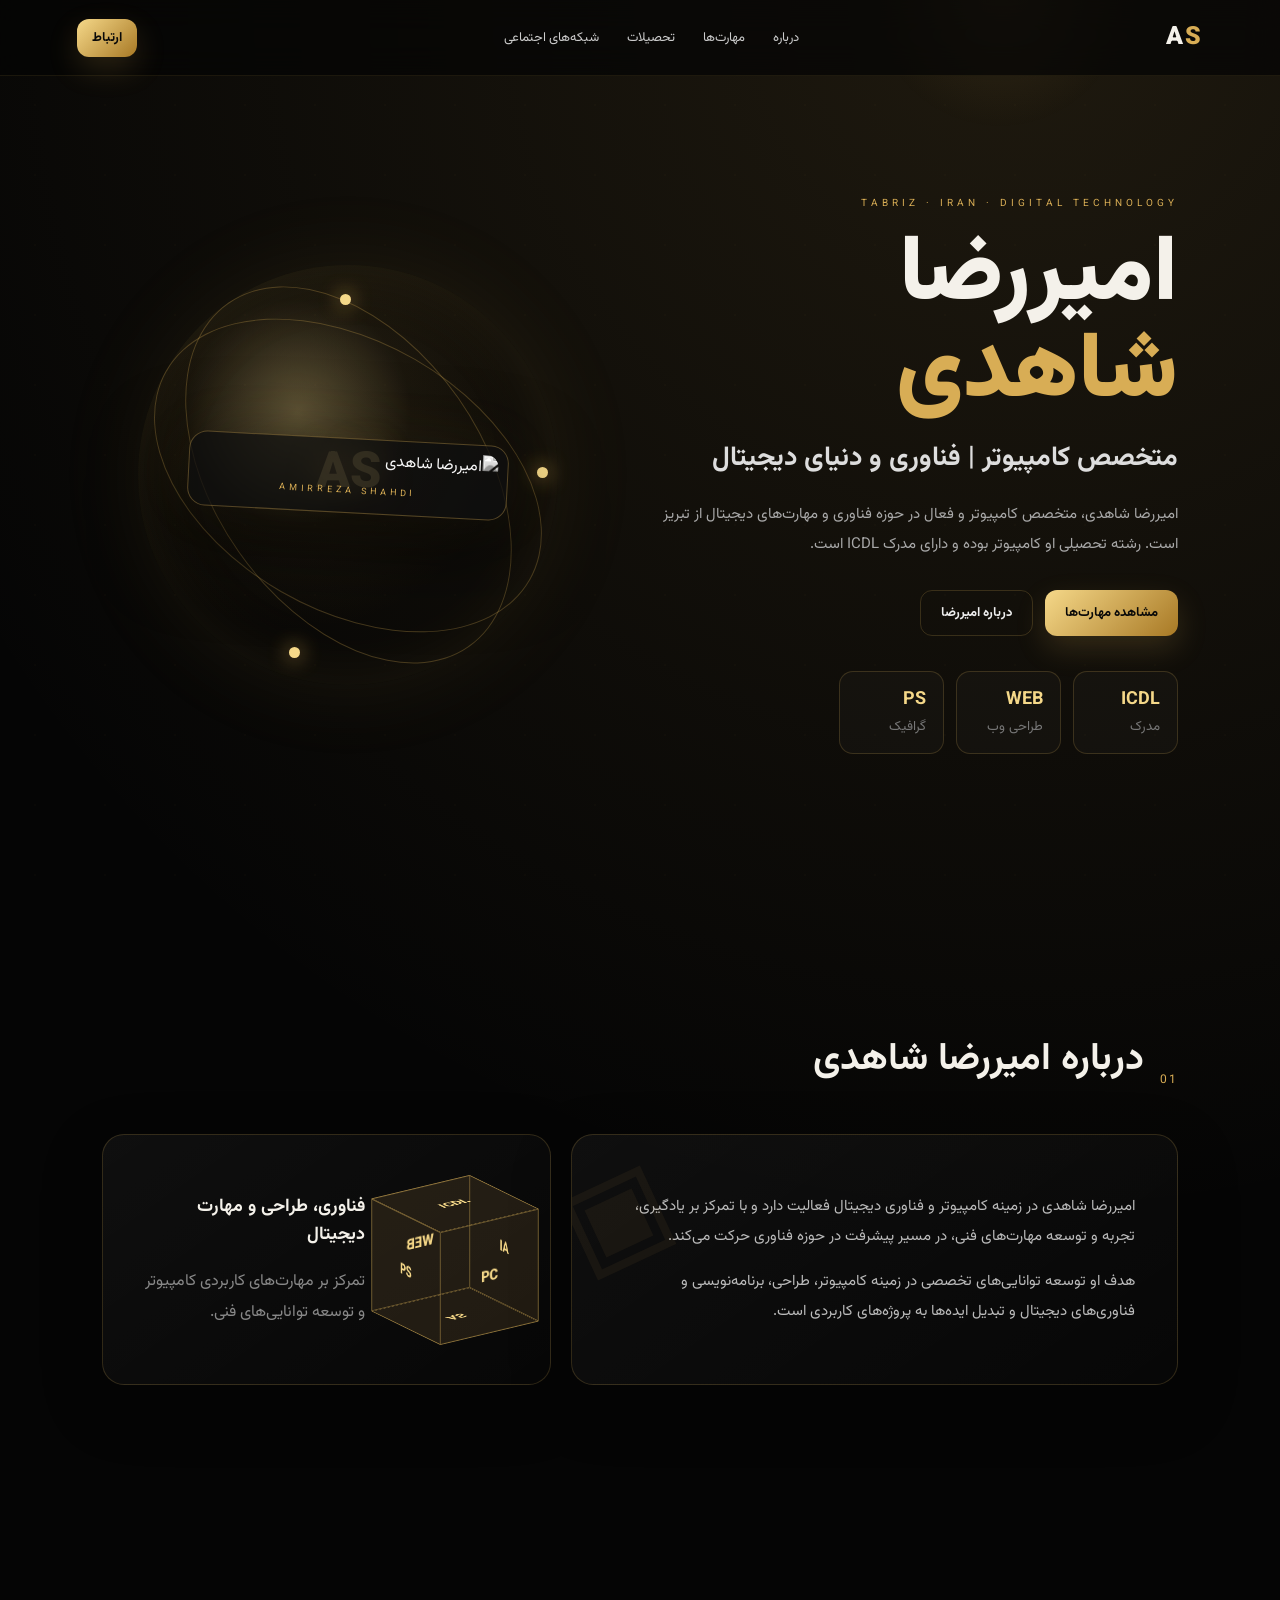
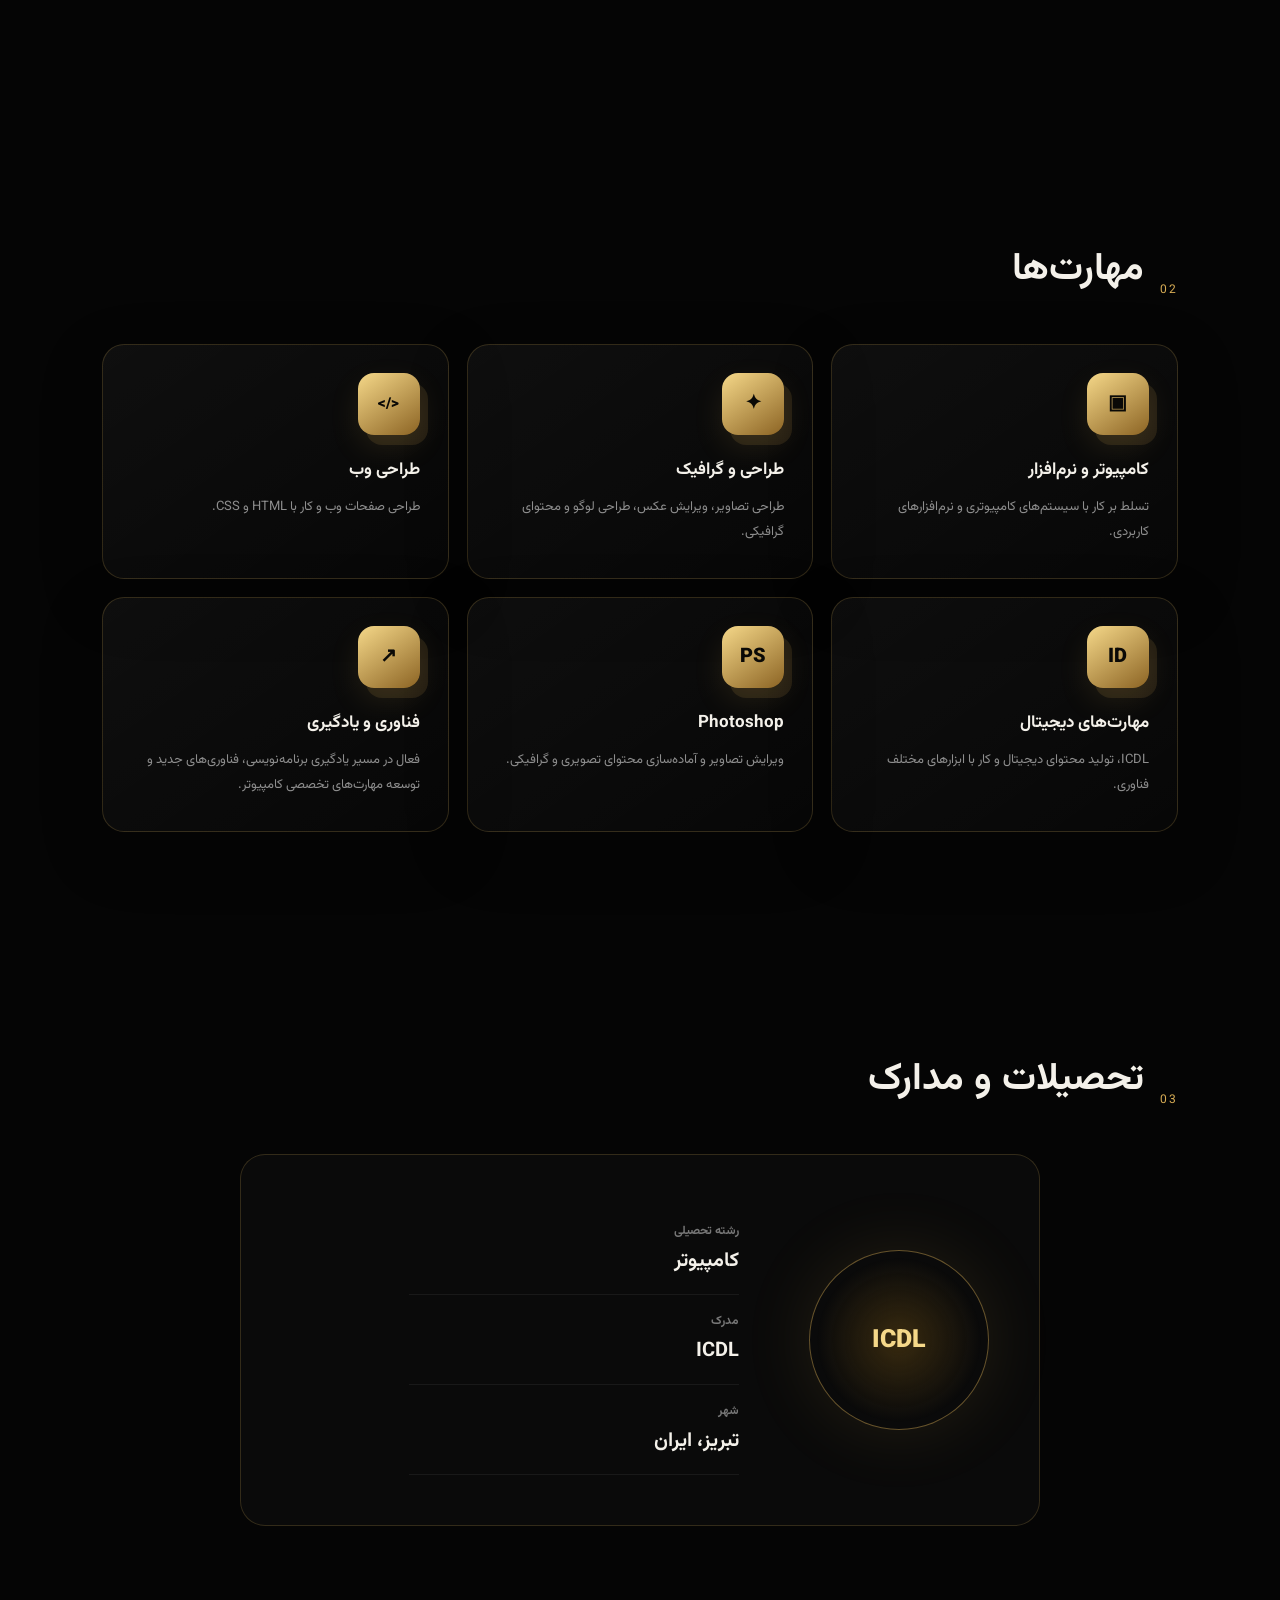
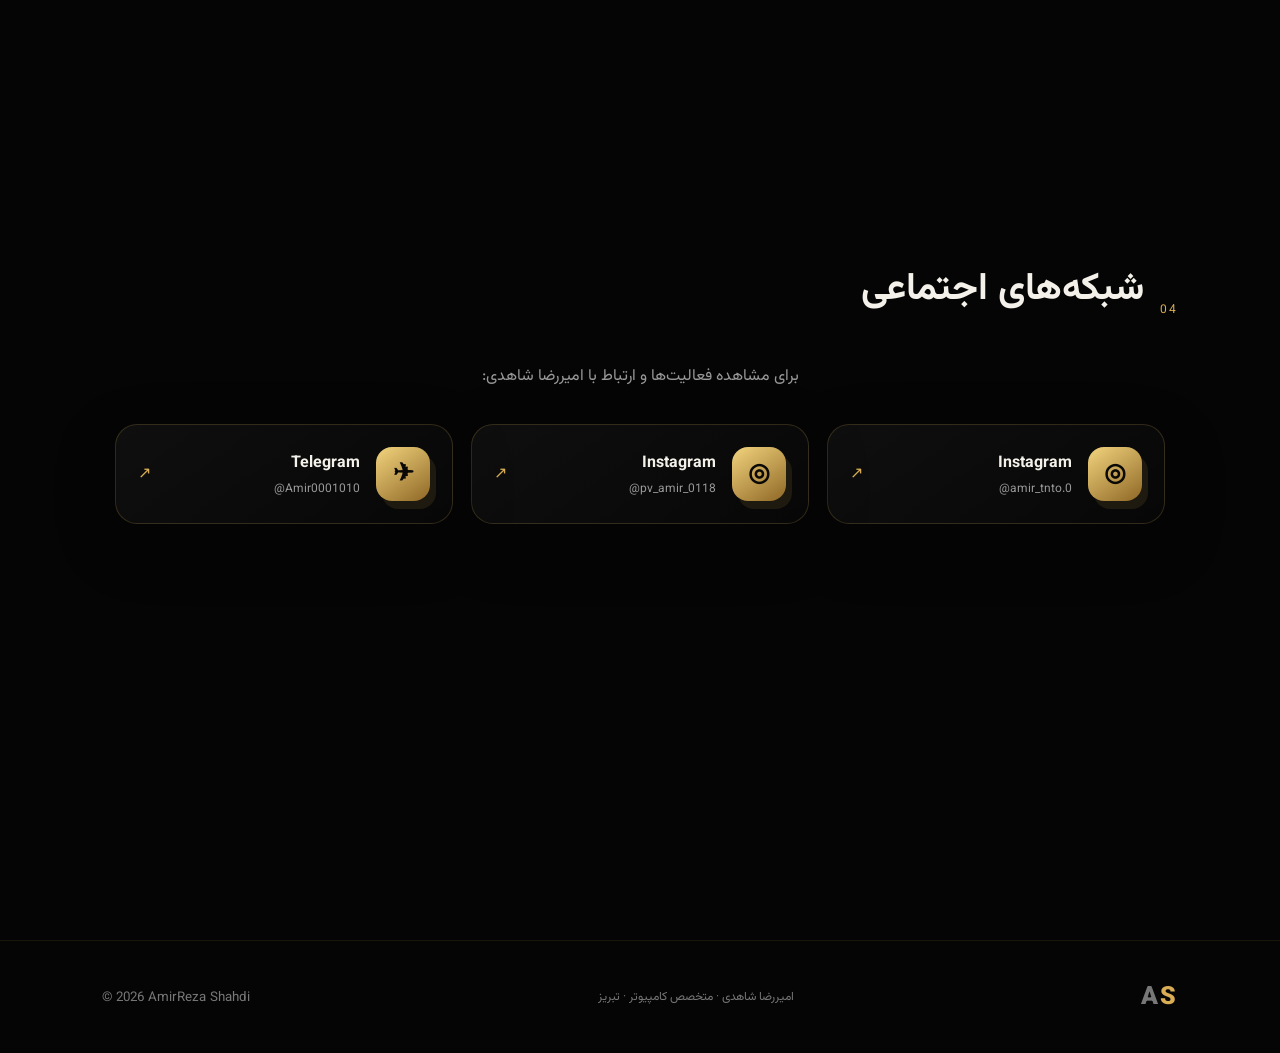
==== index.html @ e5831b9e "Update index.html" ====
<!DOCTYPE html>
<html lang="fa" dir="rtl">
<head>
  <meta charset="UTF-8">
  <meta name="viewport" content="width=device-width, initial-scale=1.0">
  <meta name="description" content="امیررضا شاهدی، متخصص کامپیوتر از تبریز؛ مهارت‌های دیجیتال، ICDL، طراحی وب، گرافیک و فناوری.">
  <meta name="theme-color" content="#050505">
  <title>امیررضا شاهدی | متخصص کامپیوتر</title>
  <link rel="stylesheet" href="style.css">
</head>
<body>
  <div class="cursor-glow"></div>
  <div class="particles"></div>

  <header class="nav">
    <a class="brand" href="#home">A<span>S</span></a>
    <nav>
      <a href="#about">درباره</a>
      <a href="#skills">مهارت‌ها</a>
      <a href="#education">تحصیلات</a>
      <a href="#social">شبکه‌های اجتماعی</a>
    </nav>
    <a class="gold-btn small" href="#social">ارتباط</a>
  </header>

  <main>
    <section id="home" class="hero section">
      <div class="hero-copy reveal">
        <div class="eyebrow">TABRIZ · IRAN · DIGITAL TECHNOLOGY</div>
        <h1>امیررضا <span>شاهدی</span></h1>
        <h2>متخصص کامپیوتر | فناوری و دنیای دیجیتال</h2>
        <p>
          امیررضا شاهدی، متخصص کامپیوتر و فعال در حوزه فناوری و مهارت‌های دیجیتال از تبریز است.
          رشته تحصیلی او کامپیوتر بوده و دارای مدرک ICDL است.
        </p>
        <div class="hero-actions">
          <a class="gold-btn" href="#skills">مشاهده مهارت‌ها</a>
          <a class="ghost-btn" href="#about">درباره امیررضا</a>
        </div>
        <div class="stats">
          <div><strong>ICDL</strong><small>مدرک</small></div>
          <div><strong>WEB</strong><small>طراحی وب</small></div>
          <div><strong>PS</strong><small>گرافیک</small></div>
        </div>
      </div>

      <div class="hero-visual reveal">
        <div class="orb orb-main">
          <div class="orb-ring ring1"></div>
          <div class="orb-ring ring2"></div>
          <div class="orb-core">AS</div>
          <div class="orbit-dot dot1"></div>
          <div class="orbit-dot dot2"></div>
          <div class="orbit-dot dot3"></div>
        </div>
        <div class="photo-card">
        <img src="assets/profile.png" alt="امیررضا شاهدی"> 
 <div class="photo-label">AMIRREZA SHAHDI</div>
        </div>
      </div>
      <style>
.photo-card img {
  display: block !important;
  width: 100% !important;
  height: auto !important;
  opacity: 1 !important;
  visibility: visible !important;
  object-fit: cover !important;
}
</style>
    </section>
    <section id="about" class="section about">
      <div class="section-heading reveal">
        <span>01</span>
        <h2>درباره امیررضا شاهدی</h2>
      </div>
      <div class="about-grid">
        <div class="glass-card about-text reveal">
          <div class="mini-3d"><span>◈</span></div>
          <p>
            امیررضا شاهدی در زمینه کامپیوتر و فناوری دیجیتال فعالیت دارد و با تمرکز بر
            یادگیری، تجربه و توسعه مهارت‌های فنی، در مسیر پیشرفت در حوزه فناوری حرکت می‌کند.
          </p>
          <p>
            هدف او توسعه توانایی‌های تخصصی در زمینه کامپیوتر، طراحی، برنامه‌نویسی و فناوری‌های
            دیجیتال و تبدیل ایده‌ها به پروژه‌های کاربردی است.
          </p>
        </div>
        <div class="glass-card fact-card reveal">
          <div class="cube">
            <div class="face front">PC</div><div class="face back">WEB</div>
            <div class="face right">AI</div><div class="face left">PS</div>
            <div class="face top">ICDL</div><div class="face bottom">AS</div>
          </div>
          <div>
            <h3>فناوری، طراحی و مهارت دیجیتال</h3>
            <p>تمرکز بر مهارت‌های کاربردی کامپیوتر و توسعه توانایی‌های فنی.</p>
          </div>
        </div>
      </div>
    </section>

    <section id="skills" class="section">
      <div class="section-heading reveal">
        <span>02</span>
        <h2>مهارت‌ها</h2>
      </div>
      <div class="skills-grid">
        <article class="skill-card reveal"><div class="icon3d monitor">▣</div><h3>کامپیوتر و نرم‌افزار</h3><p>تسلط بر کار با سیستم‌های کامپیوتری و نرم‌افزارهای کاربردی.</p></article>
        <article class="skill-card reveal"><div class="icon3d">✦</div><h3>طراحی و گرافیک</h3><p>طراحی تصاویر، ویرایش عکس، طراحی لوگو و محتوای گرافیکی.</p></article>
        <article class="skill-card reveal"><div class="icon3d code">&lt;/&gt;</div><h3>طراحی وب</h3><p>طراحی صفحات وب و کار با HTML و CSS.</p></article>
        <article class="skill-card reveal"><div class="icon3d">ID</div><h3>مهارت‌های دیجیتال</h3><p>ICDL، تولید محتوای دیجیتال و کار با ابزارهای مختلف فناوری.</p></article>
        <article class="skill-card reveal"><div class="icon3d">PS</div><h3>Photoshop</h3><p>ویرایش تصاویر و آماده‌سازی محتوای تصویری و گرافیکی.</p></article>
        <article class="skill-card reveal"><div class="icon3d rocket">↗</div><h3>فناوری و یادگیری</h3><p>فعال در مسیر یادگیری برنامه‌نویسی، فناوری‌های جدید و توسعه مهارت‌های تخصصی کامپیوتر.</p></article>
      </div>
    </section>

    <section id="education" class="section education">
      <div class="section-heading reveal">
        <span>03</span>
        <h2>تحصیلات و مدارک</h2>
      </div>
      <div class="edu-wrap reveal">
        <div class="edu-orb"><span>ICDL</span></div>
        <div>
          <div class="edu-item"><b>رشته تحصیلی</b><strong>کامپیوتر</strong></div>
          <div class="edu-item"><b>مدرک</b><strong>ICDL</strong></div>
          <div class="edu-item"><b>شهر</b><strong>تبریز، ایران</strong></div>
        </div>
      </div>
    </section>

    <section id="social" class="section social">
      <div class="section-heading reveal">
        <span>04</span>
        <h2>شبکه‌های اجتماعی</h2>
      </div>
      <p class="social-intro reveal">برای مشاهده فعالیت‌ها و ارتباط با امیررضا شاهدی:</p>
      <div class="social-grid">
        <a class="social-card reveal" href="https://instagram.com/amir_tnto.0" target="_blank" rel="noopener">
          <div class="social-icon">◎</div><div><b>Instagram</b><span>@amir_tnto.0</span></div><i>↗</i>
        </a>
        <a class="social-card reveal" href="https://instagram.com/pv_amir_0118" target="_blank" rel="noopener">
          <div class="social-icon">◎</div><div><b>Instagram</b><span>@pv_amir_0118</span></div><i>↗</i>
        </a>
        <a class="social-card reveal" href="https://t.me/Amir0001010" target="_blank" rel="noopener">
          <div class="social-icon">✈</div><div><b>Telegram</b><span>@Amir0001010</span></div><i>↗</i>
        </a>
      </div>
    </section>
  </main>

  <footer>
    <div class="brand">A<span>S</span></div>
    <p>امیررضا شاهدی · متخصص کامپیوتر · تبریز</p>
    <small>© <span id="year"></span> AmirReza Shahdi</small>
  </footer>

  <script src="script.js"></script>
</body>
</html>
---- style.css ----
@import url('https://fonts.googleapis.com/css2?family=Vazirmatn:wght@400;500;600;700;800;900&display=swap');
:root{--bg:#050505;--panel:#0d0d0d;--gold:#d8ad55;--gold2:#f5d889;--muted:#a8a8a8;--line:rgba(216,173,85,.2)}
*{box-sizing:border-box}html{scroll-behavior:smooth}body{margin:0;background:radial-gradient(circle at 80% 0%,rgba(216,173,85,.12),transparent 28%),#050505;color:#f4f1ea;font-family:Vazirmatn,Arial,sans-serif;overflow-x:hidden}a{color:inherit;text-decoration:none}.nav{position:fixed;z-index:20;top:0;left:0;right:0;height:76px;display:flex;align-items:center;justify-content:space-between;padding:0 6%;background:rgba(5,5,5,.72);backdrop-filter:blur(16px);border-bottom:1px solid rgba(216,173,85,.1)}.brand{font-size:25px;font-weight:900;letter-spacing:2px}.brand span,h1 span{color:var(--gold)}nav{display:flex;gap:28px}nav a{font-size:13px;color:#ccc;transition:.25s}nav a:hover{color:var(--gold)}.gold-btn,.ghost-btn{display:inline-flex;align-items:center;justify-content:center;padding:12px 20px;border-radius:12px;font-weight:700;font-size:13px;transition:.25s}.gold-btn{background:linear-gradient(135deg,var(--gold2),#a87925);color:#080808;box-shadow:0 12px 30px rgba(216,173,85,.18)}.gold-btn:hover{transform:translateY(-3px);box-shadow:0 16px 36px rgba(216,173,85,.3)}.ghost-btn{border:1px solid var(--line);color:#eee}.ghost-btn:hover{border-color:var(--gold);color:var(--gold)}.small{padding:9px 15px}.section{min-height:90vh;padding:130px 8% 80px;position:relative}.hero{min-height:100vh;display:grid;grid-template-columns:1.05fr .95fr;align-items:center;gap:40px;padding-top:130px}.eyebrow{font-size:10px;letter-spacing:4px;color:var(--gold);margin-bottom:18px}.hero h1{font-size:clamp(48px,8vw,92px);line-height:1.05;margin:0 0 15px;font-weight:900}.hero h2{font-size:clamp(18px,2.3vw,27px);margin:0 0 20px;color:#ddd}.hero p{max-width:650px;line-height:2;color:var(--muted);font-size:15px}.hero-actions{display:flex;gap:12px;margin-top:30px;flex-wrap:wrap}.stats{display:flex;gap:12px;margin-top:35px}.stats div{min-width:105px;padding:14px 17px;border:1px solid var(--line);border-radius:14px;background:rgba(255,255,255,.025)}.stats strong{display:block;color:var(--gold2);font-size:18px}.stats small{color:#777}.hero-visual{min-height:560px;position:relative;display:flex;align-items:center;justify-content:center}.photo-card{position:absolute;z-index:3;width:min(320px,65vw);padding:9px;border:1px solid rgba(216,173,85,.35);background:rgba(15,15,15,.75);box-shadow:0 30px 90px rgba(0,0,0,.65),0 0 60px rgba(216,173,85,.08);transform:rotate(3deg);border-radius:18px;overflow:hidden}.photo-card img{display:block;width:100%;border-radius:12px;filter:grayscale(1) contrast(1.05)}.photo-label{padding:11px 5px 5px;text-align:center;font-size:9px;letter-spacing:4px;color:var(--gold)}.orb{width:420px;height:420px;border-radius:50%;position:absolute;background:radial-gradient(circle at 38% 35%,rgba(245,216,137,.35),rgba(216,173,85,.06) 30%,transparent 60%);box-shadow:inset 0 0 70px rgba(216,173,85,.08),0 0 90px rgba(216,173,85,.08);animation:float 6s ease-in-out infinite}.orb-core{position:absolute;inset:0;display:grid;place-items:center;font-size:50px;font-weight:900;color:rgba(245,216,137,.5);text-shadow:0 0 30px rgba(216,173,85,.5)}.orb-ring{position:absolute;border:1px solid rgba(216,173,85,.28);border-radius:50%;inset:18% 0;transform:rotate(30deg)}.ring2{inset:0 18%;transform:rotate(-35deg)}.orbit-dot{position:absolute;width:11px;height:11px;border-radius:50%;background:var(--gold2);box-shadow:0 0 20px var(--gold);top:7%;left:48%}.dot2{top:48%;left:95%}.dot3{top:91%;left:36%}@keyframes float{50%{transform:translateY(-14px) rotate(3deg)}}.section-heading{display:flex;align-items:end;gap:16px;margin-bottom:45px}.section-heading span{font-size:12px;color:var(--gold);letter-spacing:2px}.section-heading h2{font-size:38px;margin:0}.about-grid{display:grid;grid-template-columns:1.15fr .85fr;gap:20px}.glass-card,.skill-card,.social-card{border:1px solid var(--line);background:linear-gradient(145deg,rgba(255,255,255,.045),rgba(255,255,255,.012));box-shadow:0 20px 60px rgba(0,0,0,.25);border-radius:22px}.about-text{padding:42px;position:relative;overflow:hidden}.about-text p{color:#bbb;line-height:2;font-size:15px}.mini-3d{position:absolute;left:-15px;top:-35px;font-size:160px;color:rgba(216,173,85,.06);transform:rotate(20deg)}.fact-card{display:flex;align-items:center;gap:30px;padding:35px}.fact-card h3{font-size:18px}.fact-card p{color:#888;line-height:1.9}.cube{width:120px;height:120px;position:relative;transform-style:preserve-3d;transform:rotateX(-20deg) rotateY(35deg);animation:cuberun 9s linear infinite;flex:none}.face{position:absolute;width:120px;height:120px;border:1px solid rgba(216,173,85,.45);background:rgba(216,173,85,.06);display:grid;place-items:center;color:var(--gold2);font-weight:800}.front{transform:translateZ(60px)}.back{transform:rotateY(180deg) translateZ(60px)}.right{transform:rotateY(90deg) translateZ(60px)}.left{transform:rotateY(-90deg) translateZ(60px)}.top{transform:rotateX(90deg) translateZ(60px)}.bottom{transform:rotateX(-90deg) translateZ(60px)}@keyframes cuberun{to{transform:rotateX(340deg) rotateY(395deg)}}.skills-grid{display:grid;grid-template-columns:repeat(3,1fr);gap:18px}.skill-card{padding:28px;min-height:235px;transition:.3s;transform-style:preserve-3d}.skill-card:hover,.social-card:hover{transform:translateY(-8px) rotateX(2deg);border-color:rgba(216,173,85,.55);box-shadow:0 25px 60px rgba(0,0,0,.4),0 0 35px rgba(216,173,85,.08)}.icon3d{width:62px;height:62px;border-radius:16px;display:grid;place-items:center;font-weight:900;font-size:20px;color:#0a0906;background:linear-gradient(145deg,var(--gold2),#8c6424);box-shadow:8px 10px 0 rgba(216,173,85,.12),0 12px 30px rgba(216,173,85,.12);margin-bottom:22px}.icon3d.code{font-size:15px}.skill-card h3{margin:0 0 12px;font-size:17px}.skill-card p{margin:0;color:#8e8e8e;line-height:1.9;font-size:13px}.edu-wrap{display:flex;align-items:center;gap:70px;max-width:800px;margin:auto;padding:50px;border:1px solid var(--line);border-radius:25px;background:rgba(255,255,255,.025)}.edu-orb{width:180px;height:180px;border-radius:50%;display:grid;place-items:center;border:1px solid rgba(216,173,85,.45);background:radial-gradient(circle,#392b10,transparent 65%);box-shadow:0 0 70px rgba(216,173,85,.12);color:var(--gold2);font-weight:900;font-size:25px}.edu-item{padding:17px 0;border-bottom:1px solid rgba(255,255,255,.06);min-width:330px}.edu-item b{display:block;color:#777;font-size:12px;margin-bottom:5px}.edu-item strong{font-size:20px}.social-intro{text-align:center;color:#999}.social-grid{display:grid;grid-template-columns:repeat(3,1fr);gap:18px;max-width:1050px;margin:35px auto}.social-card{display:flex;align-items:center;gap:16px;padding:22px;transition:.3s}.social-icon{width:54px;height:54px;border-radius:16px;background:linear-gradient(145deg,#f2d47e,#8f6826);color:#0a0906;display:grid;place-items:center;font-size:25px;font-weight:900;box-shadow:6px 8px 0 rgba(216,173,85,.1)}.social-card b,.social-card span{display:block}.social-card span{color:#999;font-size:12px;margin-top:4px;direction:ltr;text-align:right}.social-card i{margin-right:auto;color:var(--gold);font-style:normal}footer{padding:35px 8%;border-top:1px solid rgba(216,173,85,.1);display:flex;align-items:center;justify-content:space-between;color:#777}footer p{font-size:12px}footer small{direction:ltr}.cursor-glow{position:fixed;z-index:1;width:280px;height:280px;border-radius:50%;background:radial-gradient(circle,rgba(216,173,85,.09),transparent 65%);pointer-events:none;transform:translate(-50%,-50%)}.particles{position:fixed;inset:0;pointer-events:none;background-image:radial-gradient(rgba(216,173,85,.18) 1px,transparent 1px);background-size:70px 70px;opacity:.12}.reveal{opacity:0;transform:translateY(25px);transition:opacity .7s ease,transform .7s ease}.reveal.show{opacity:1;transform:none}
@media(max-width:900px){nav{display:none}.hero{grid-template-columns:1fr}.hero-copy{text-align:center}.hero p{margin:auto}.hero-actions,.stats{justify-content:center}.hero-visual{min-height:500px}.skills-grid,.social-grid{grid-template-columns:1fr 1fr}.about-grid{grid-template-columns:1fr}.section{padding-left:5%;padding-right:5%}.section-heading h2{font-size:30px}}
@media(max-width:600px){.nav{padding:0 5%}.nav .small{display:none}.hero{padding-top:115px}.hero h1{font-size:49px}.hero-visual{min-height:420px}.orb{width:300px;height:300px}.photo-card{width:235px}.skills-grid,.social-grid{grid-template-columns:1fr}.edu-wrap{flex-direction:column;gap:35px;padding:30px}.edu-item{min-width:0;width:100%}footer{flex-direction:column;gap:12px;text-align:center}}
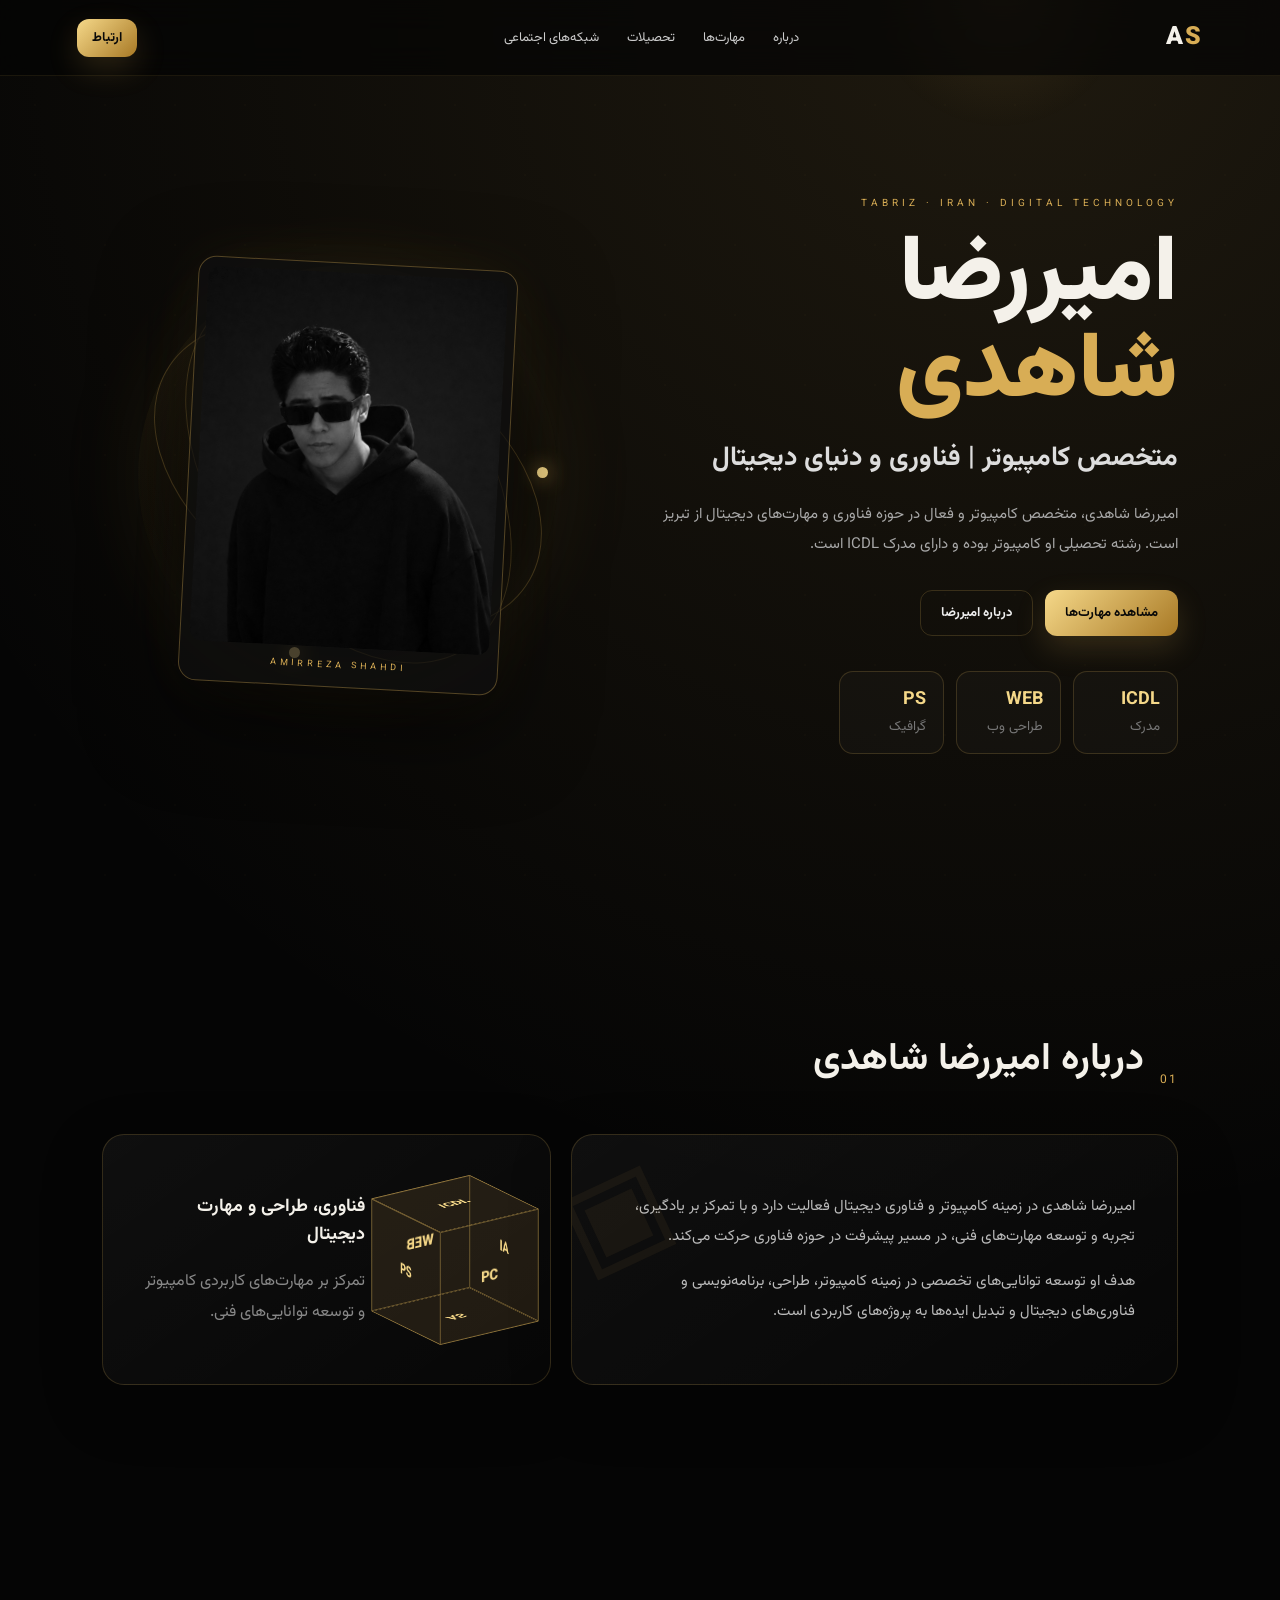
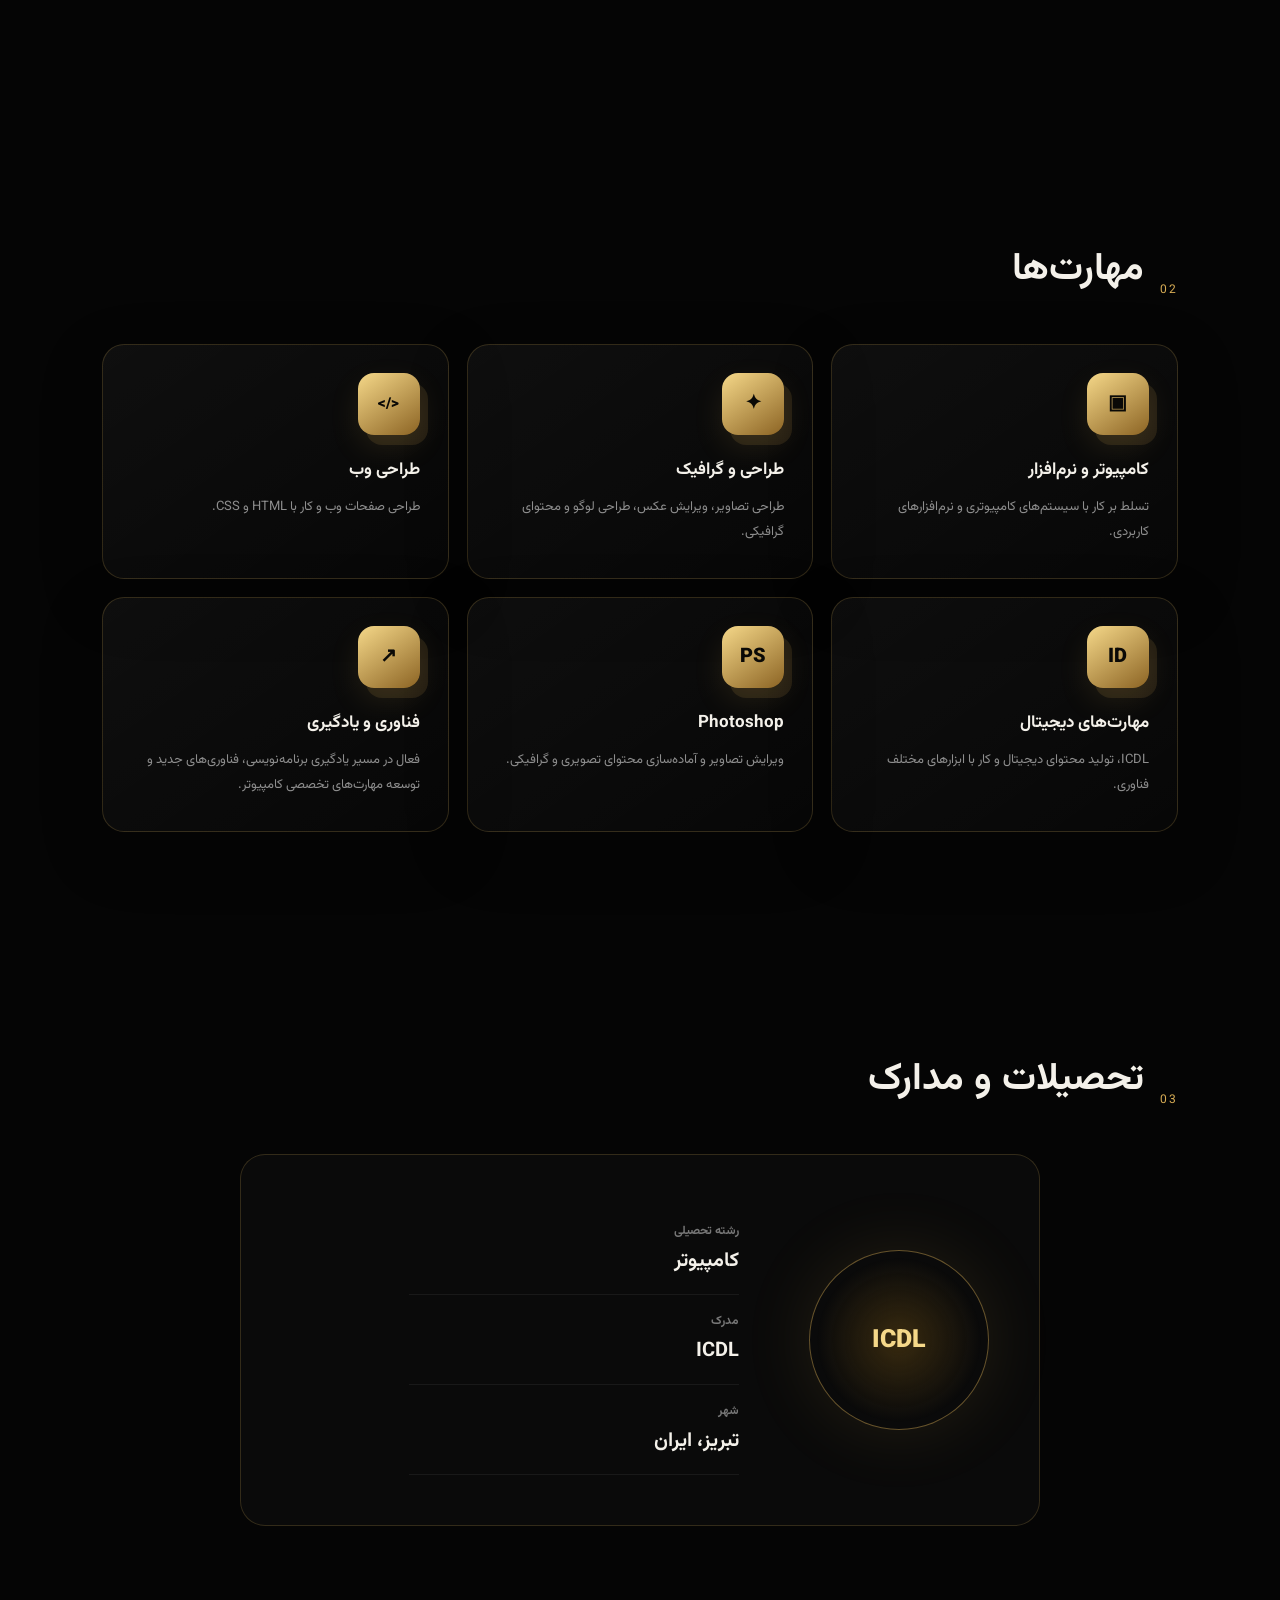
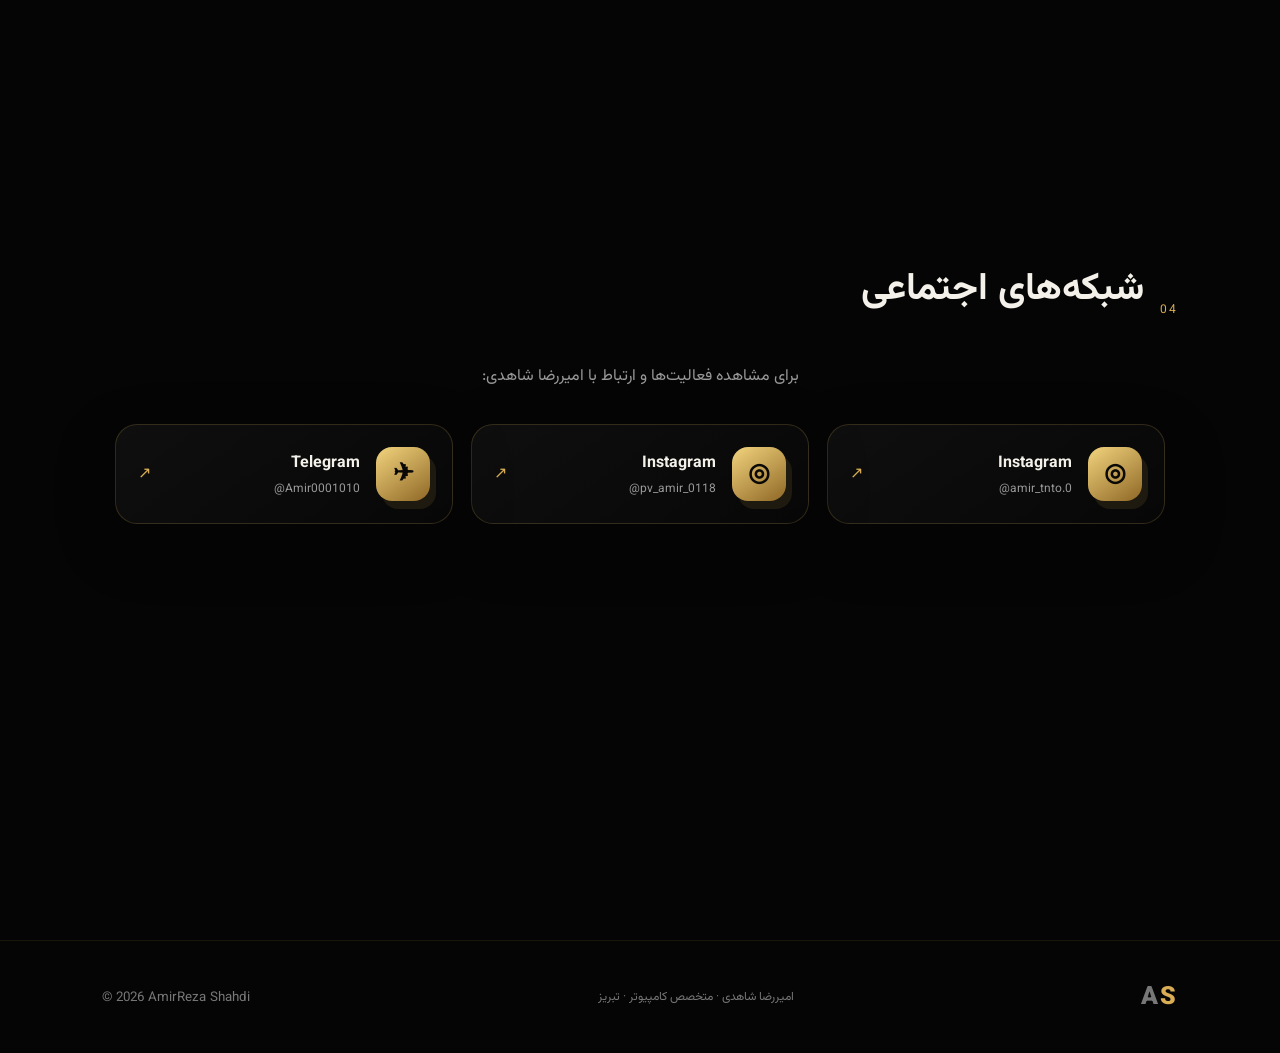
==== commit b69ad4f5: "Update index.html" ====
--- a/index.html
+++ b/index.html
@@ -54,21 +54,13 @@
           <div class="orbit-dot dot3"></div>
         </div>
         <div class="photo-card">
-        <img src="assets/profile.png" alt="امیررضا شاهدی"> 
+        <img src="profile.png" alt="امیررضا شاهدی">
  <div class="photo-label">AMIRREZA SHAHDI</div>
         </div>
       </div>
-      <style>
-.photo-card img {
-  display: block !important;
-  width: 100% !important;
-  height: auto !important;
-  opacity: 1 !important;
-  visibility: visible !important;
-  object-fit: cover !important;
-}
-</style>
+  
     </section>
+    
     <section id="about" class="section about">
       <div class="section-heading reveal">
         <span>01</span>
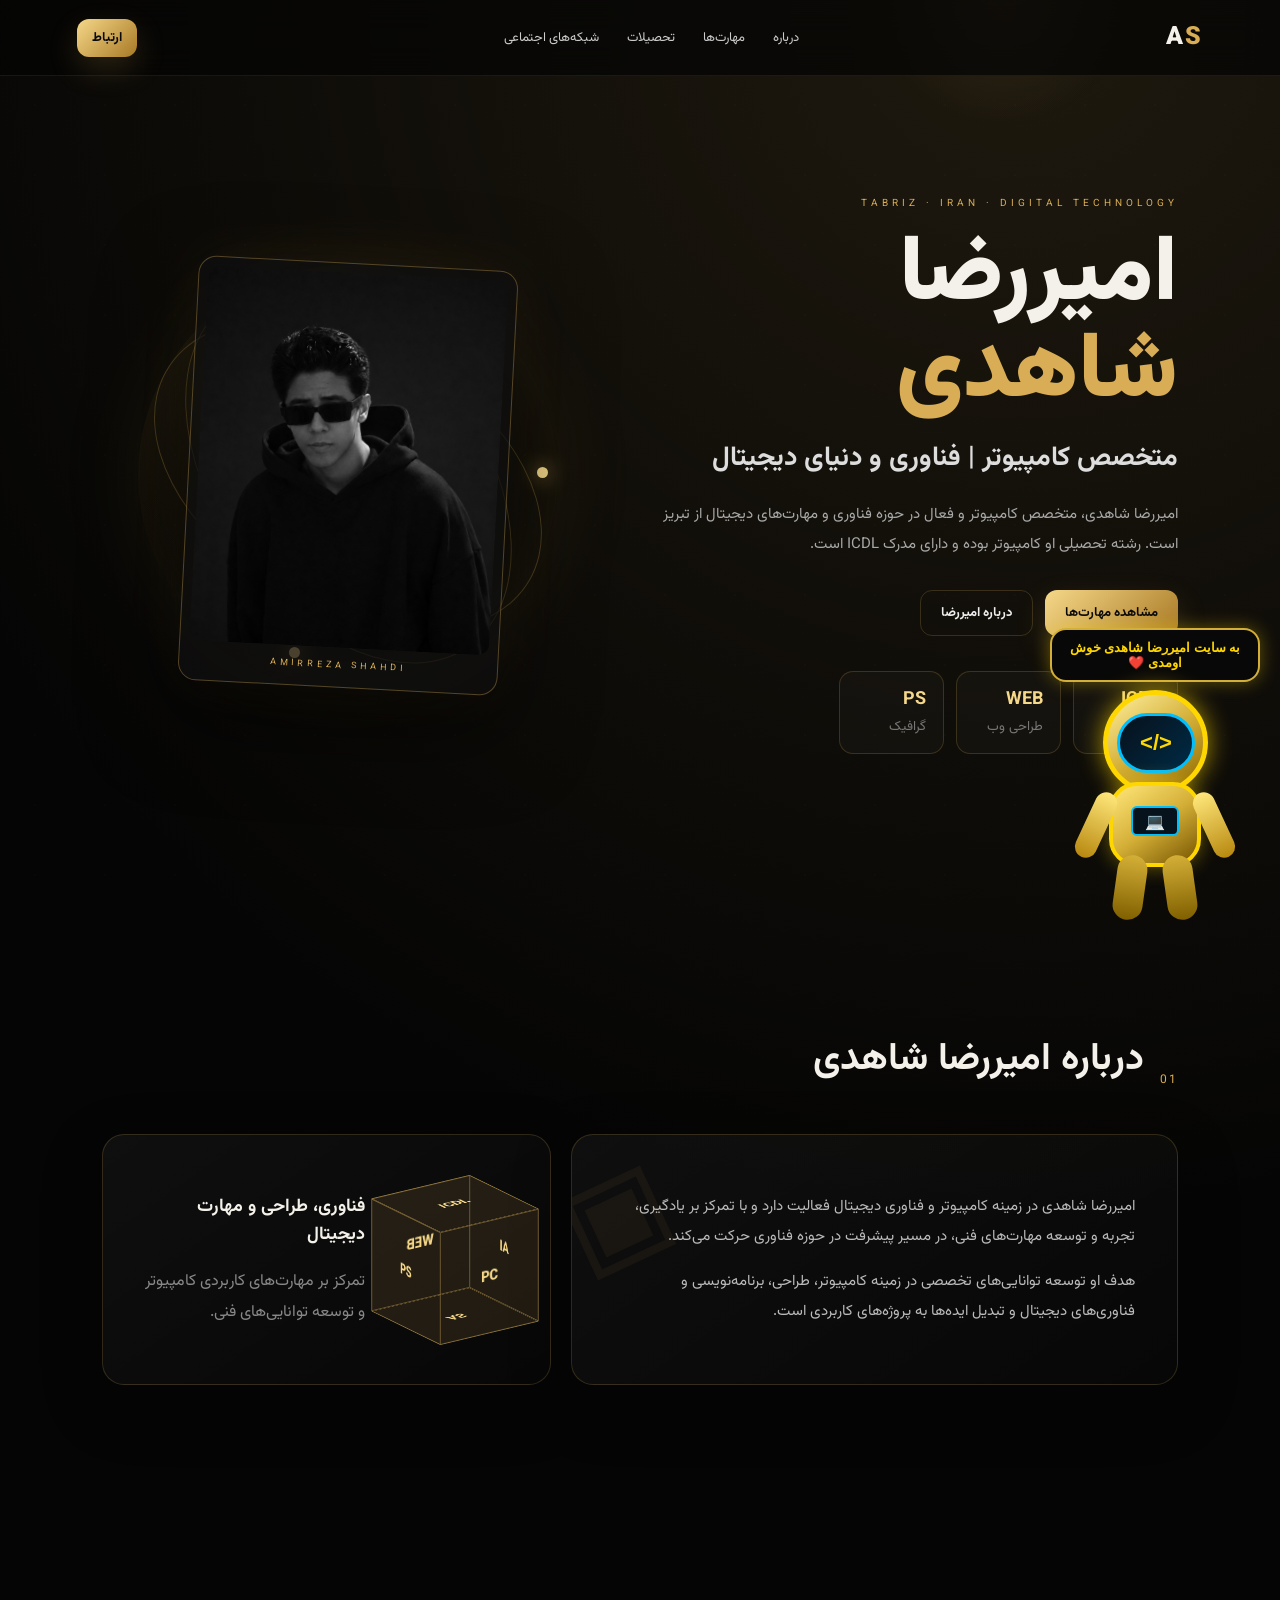
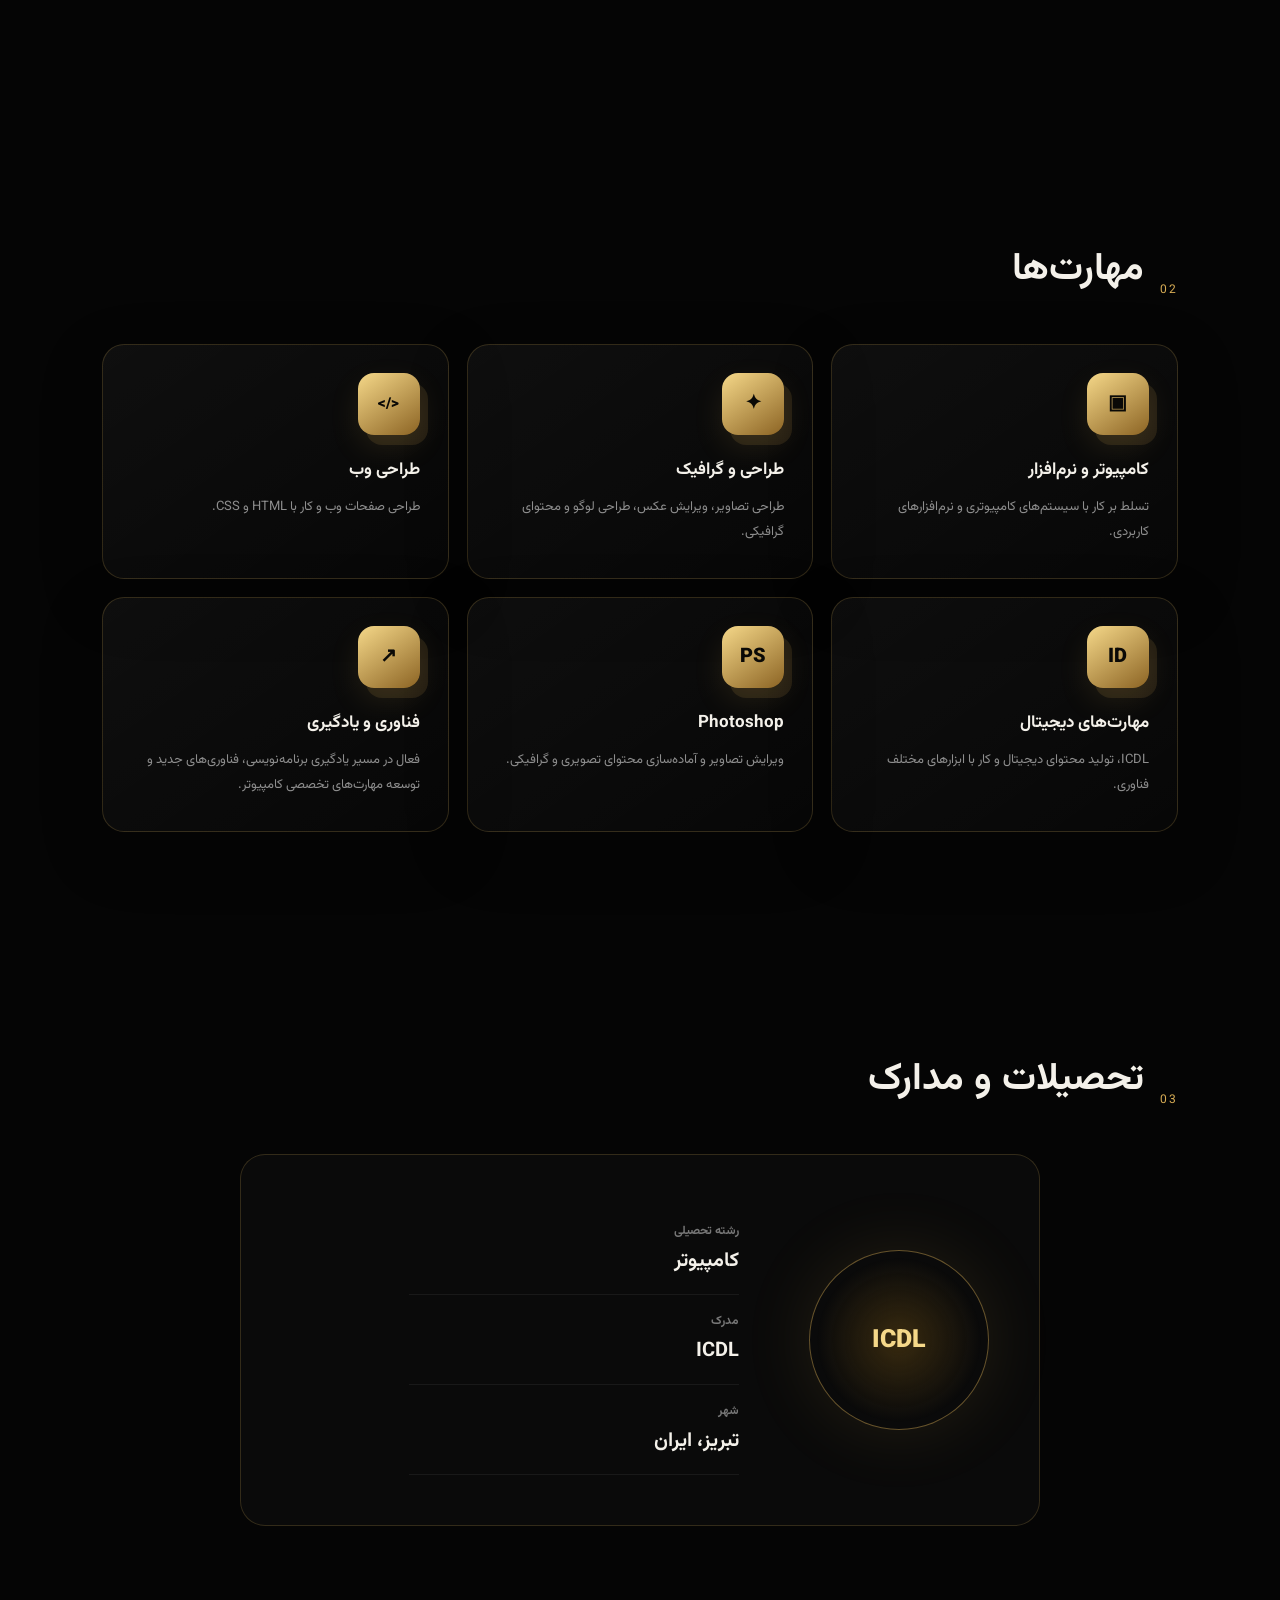
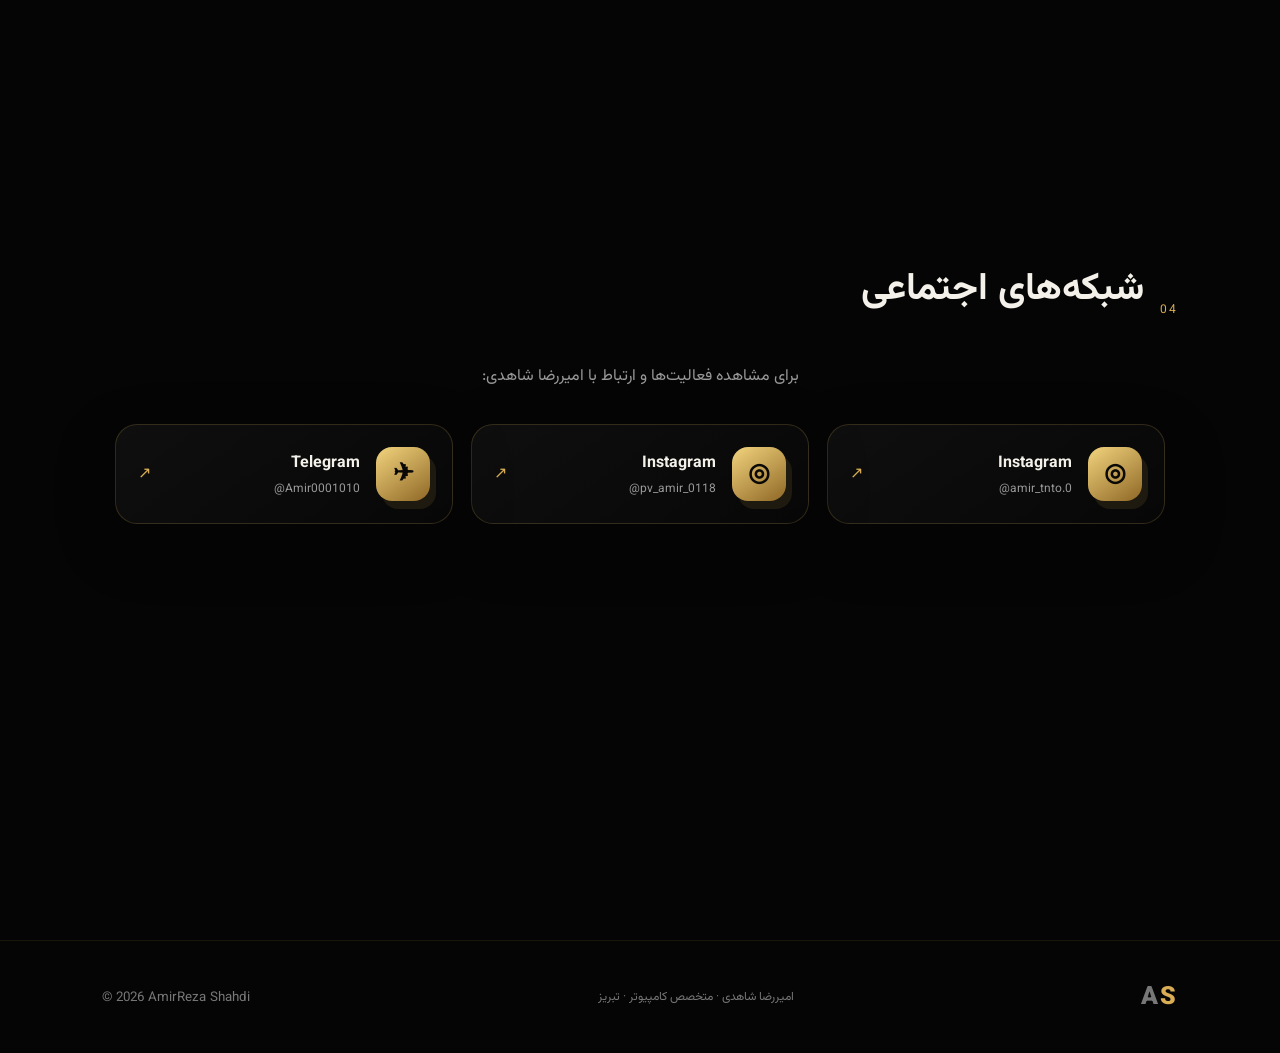
==== commit e5c9e6b8: "Update index.html" ====
--- a/index.html
+++ b/index.html
@@ -149,5 +149,176 @@
   </footer>
 
   <script src="script.js"></script>
+  <!-- 👨‍🚀 آدم فضایی طلایی -->
+<div class="amir-astronaut">
+  <div class="speech">به سایت امیررضا شاهدی خوش اومدی ❤️</div>
+
+  <div class="astronaut">
+    <div class="helmet">
+      <div class="visor">&lt;/&gt;</div>
+    </div>
+
+    <div class="body">
+      <div class="screen">💻</div>
+    </div>
+
+    <div class="arm left"></div>
+    <div class="arm right"></div>
+    <div class="leg left-leg"></div>
+    <div class="leg right-leg"></div>
+  </div>
+</div>
+
+<style>
+.amir-astronaut {
+  position: fixed;
+  right: 20px;
+  bottom: 20px;
+  width: 210px;
+  z-index: 9999;
+  pointer-events: none;
+  font-family: Arial, sans-serif;
+  animation: astronautFloat 3s ease-in-out infinite;
+}
+
+/* متن خوش‌آمدگویی */
+.amir-astronaut .speech {
+  background: #080808;
+  color: #ffd700;
+  border: 2px solid #d4af37;
+  border-radius: 16px;
+  padding: 10px 12px;
+  text-align: center;
+  font-size: 13px;
+  font-weight: bold;
+  margin-bottom: 8px;
+  box-shadow: 0 0 18px rgba(255,215,0,.35);
+}
+
+/* بدن */
+.astronaut {
+  position: relative;
+  width: 150px;
+  height: 190px;
+  margin: auto;
+}
+
+/* کلاه */
+.helmet {
+  position: absolute;
+  width: 105px;
+  height: 105px;
+  left: 23px;
+  top: 0;
+  border-radius: 50%;
+  background: linear-gradient(145deg,#fff0a0,#d4af37,#8a6500);
+  border: 5px solid #ffd700;
+  box-shadow: 0 0 25px rgba(255,215,0,.65);
+}
+
+.visor {
+  position: absolute;
+  width: 78px;
+  height: 60px;
+  left: 9px;
+  top: 18px;
+  border-radius: 40px;
+  background: linear-gradient(135deg,#07111c,#002b45);
+  border: 3px solid #00bfff;
+  color: #ffd700;
+  display: flex;
+  align-items: center;
+  justify-content: center;
+  font-size: 22px;
+  font-weight: bold;
+}
+
+/* بدن */
+.body {
+  position: absolute;
+  width: 92px;
+  height: 85px;
+  left: 29px;
+  top: 92px;
+  border-radius: 28px;
+  background: linear-gradient(145deg,#ffe77a,#d4af37,#765500);
+  border: 4px solid #ffd700;
+  box-shadow: 0 0 20px rgba(255,215,0,.4);
+}
+
+.screen {
+  position: absolute;
+  width: 48px;
+  height: 30px;
+  left: 18px;
+  top: 20px;
+  border-radius: 6px;
+  background: #07131c;
+  border: 2px solid #00bfff;
+  display: flex;
+  align-items: center;
+  justify-content: center;
+}
+
+/* دست‌ها */
+.arm {
+  position: absolute;
+  width: 22px;
+  height: 70px;
+  top: 100px;
+  border-radius: 15px;
+  background: linear-gradient(#ffe77a,#b88910);
+}
+
+.arm.left {
+  left: 5px;
+  transform: rotate(25deg);
+}
+
+.arm.right {
+  right: 5px;
+  transform: rotate(-25deg);
+}
+
+/* پاها */
+.leg {
+  position: absolute;
+  width: 30px;
+  height: 65px;
+  top: 165px;
+  border-radius: 15px;
+  background: linear-gradient(#d4af37,#806000);
+}
+
+.left-leg {
+  left: 35px;
+  transform: rotate(8deg);
+}
+
+.right-leg {
+  right: 35px;
+  transform: rotate(-8deg);
+}
+
+/* حرکت شناور */
+@keyframes astronautFloat {
+  0%,100% {
+    transform: translateY(0);
+  }
+  50% {
+    transform: translateY(-12px);
+  }
+}
+
+/* موبایل */
+@media (max-width:600px) {
+  .amir-astronaut {
+    right: 8px;
+    bottom: 10px;
+    transform: scale(.75);
+    transform-origin: bottom right;
+  }
+}
+</style>
 </body>
 </html>
--- a/style.css
+++ b/style.css
@@ -1,5 +1,6 @@
 @import url('https://fonts.googleapis.com/css2?family=Vazirmatn:wght@400;500;600;700;800;900&display=swap');
 :root{--bg:#050505;--panel:#0d0d0d;--gold:#d8ad55;--gold2:#f5d889;--muted:#a8a8a8;--line:rgba(216,173,85,.2)}
-*{box-sizing:border-box}html{scroll-behavior:smooth}body{margin:0;background:radial-gradient(circle at 80% 0%,rgba(216,173,85,.12),transparent 28%),#050505;color:#f4f1ea;font-family:Vazirmatn,Arial,sans-serif;overflow-x:hidden}a{color:inherit;text-decoration:none}.nav{position:fixed;z-index:20;top:0;left:0;right:0;height:76px;display:flex;align-items:center;justify-content:space-between;padding:0 6%;background:rgba(5,5,5,.72);backdrop-filter:blur(16px);border-bottom:1px solid rgba(216,173,85,.1)}.brand{font-size:25px;font-weight:900;letter-spacing:2px}.brand span,h1 span{color:var(--gold)}nav{display:flex;gap:28px}nav a{font-size:13px;color:#ccc;transition:.25s}nav a:hover{color:var(--gold)}.gold-btn,.ghost-btn{display:inline-flex;align-items:center;justify-content:center;padding:12px 20px;border-radius:12px;font-weight:700;font-size:13px;transition:.25s}.gold-btn{background:linear-gradient(135deg,var(--gold2),#a87925);color:#080808;box-shadow:0 12px 30px rgba(216,173,85,.18)}.gold-btn:hover{transform:translateY(-3px);box-shadow:0 16px 36px rgba(216,173,85,.3)}.ghost-btn{border:1px solid var(--line);color:#eee}.ghost-btn:hover{border-color:var(--gold);color:var(--gold)}.small{padding:9px 15px}.section{min-height:90vh;padding:130px 8% 80px;position:relative}.hero{min-height:100vh;display:grid;grid-template-columns:1.05fr .95fr;align-items:center;gap:40px;padding-top:130px}.eyebrow{font-size:10px;letter-spacing:4px;color:var(--gold);margin-bottom:18px}.hero h1{font-size:clamp(48px,8vw,92px);line-height:1.05;margin:0 0 15px;font-weight:900}.hero h2{font-size:clamp(18px,2.3vw,27px);margin:0 0 20px;color:#ddd}.hero p{max-width:650px;line-height:2;color:var(--muted);font-size:15px}.hero-actions{display:flex;gap:12px;margin-top:30px;flex-wrap:wrap}.stats{display:flex;gap:12px;margin-top:35px}.stats div{min-width:105px;padding:14px 17px;border:1px solid var(--line);border-radius:14px;background:rgba(255,255,255,.025)}.stats strong{display:block;color:var(--gold2);font-size:18px}.stats small{color:#777}.hero-visual{min-height:560px;position:relative;display:flex;align-items:center;justify-content:center}.photo-card{position:absolute;z-index:3;width:min(320px,65vw);padding:9px;border:1px solid rgba(216,173,85,.35);background:rgba(15,15,15,.75);box-shadow:0 30px 90px rgba(0,0,0,.65),0 0 60px rgba(216,173,85,.08);transform:rotate(3deg);border-radius:18px;overflow:hidden}.photo-card img{display:block;width:100%;border-radius:12px;filter:grayscale(1) contrast(1.05)}.photo-label{padding:11px 5px 5px;text-align:center;font-size:9px;letter-spacing:4px;color:var(--gold)}.orb{width:420px;height:420px;border-radius:50%;position:absolute;background:radial-gradient(circle at 38% 35%,rgba(245,216,137,.35),rgba(216,173,85,.06) 30%,transparent 60%);box-shadow:inset 0 0 70px rgba(216,173,85,.08),0 0 90px rgba(216,173,85,.08);animation:float 6s ease-in-out infinite}.orb-core{position:absolute;inset:0;display:grid;place-items:center;font-size:50px;font-weight:900;color:rgba(245,216,137,.5);text-shadow:0 0 30px rgba(216,173,85,.5)}.orb-ring{position:absolute;border:1px solid rgba(216,173,85,.28);border-radius:50%;inset:18% 0;transform:rotate(30deg)}.ring2{inset:0 18%;transform:rotate(-35deg)}.orbit-dot{position:absolute;width:11px;height:11px;border-radius:50%;background:var(--gold2);box-shadow:0 0 20px var(--gold);top:7%;left:48%}.dot2{top:48%;left:95%}.dot3{top:91%;left:36%}@keyframes float{50%{transform:translateY(-14px) rotate(3deg)}}.section-heading{display:flex;align-items:end;gap:16px;margin-bottom:45px}.section-heading span{font-size:12px;color:var(--gold);letter-spacing:2px}.section-heading h2{font-size:38px;margin:0}.about-grid{display:grid;grid-template-columns:1.15fr .85fr;gap:20px}.glass-card,.skill-card,.social-card{border:1px solid var(--line);background:linear-gradient(145deg,rgba(255,255,255,.045),rgba(255,255,255,.012));box-shadow:0 20px 60px rgba(0,0,0,.25);border-radius:22px}.about-text{padding:42px;position:relative;overflow:hidden}.about-text p{color:#bbb;line-height:2;font-size:15px}.mini-3d{position:absolute;left:-15px;top:-35px;font-size:160px;color:rgba(216,173,85,.06);transform:rotate(20deg)}.fact-card{display:flex;align-items:center;gap:30px;padding:35px}.fact-card h3{font-size:18px}.fact-card p{color:#888;line-height:1.9}.cube{width:120px;height:120px;position:relative;transform-style:preserve-3d;transform:rotateX(-20deg) rotateY(35deg);animation:cuberun 9s linear infinite;flex:none}.face{position:absolute;width:120px;height:120px;border:1px solid rgba(216,173,85,.45);background:rgba(216,173,85,.06);display:grid;place-items:center;color:var(--gold2);font-weight:800}.front{transform:translateZ(60px)}.back{transform:rotateY(180deg) translateZ(60px)}.right{transform:rotateY(90deg) translateZ(60px)}.left{transform:rotateY(-90deg) translateZ(60px)}.top{transform:rotateX(90deg) translateZ(60px)}.bottom{transform:rotateX(-90deg) translateZ(60px)}@keyframes cuberun{to{transform:rotateX(340deg) rotateY(395deg)}}.skills-grid{display:grid;grid-template-columns:repeat(3,1fr);gap:18px}.skill-card{padding:28px;min-height:235px;transition:.3s;transform-style:preserve-3d}.skill-card:hover,.social-card:hover{transform:translateY(-8px) rotateX(2deg);border-color:rgba(216,173,85,.55);box-shadow:0 25px 60px rgba(0,0,0,.4),0 0 35px rgba(216,173,85,.08)}.icon3d{width:62px;height:62px;border-radius:16px;display:grid;place-items:center;font-weight:900;font-size:20px;color:#0a0906;background:linear-gradient(145deg,var(--gold2),#8c6424);box-shadow:8px 10px 0 rgba(216,173,85,.12),0 12px 30px rgba(216,173,85,.12);margin-bottom:22px}.icon3d.code{font-size:15px}.skill-card h3{margin:0 0 12px;font-size:17px}.skill-card p{margin:0;color:#8e8e8e;line-height:1.9;font-size:13px}.edu-wrap{display:flex;align-items:center;gap:70px;max-width:800px;margin:auto;padding:50px;border:1px solid var(--line);border-radius:25px;background:rgba(255,255,255,.025)}.edu-orb{width:180px;height:180px;border-radius:50%;display:grid;place-items:center;border:1px solid rgba(216,173,85,.45);background:radial-gradient(circle,#392b10,transparent 65%);box-shadow:0 0 70px rgba(216,173,85,.12);color:var(--gold2);font-weight:900;font-size:25px}.edu-item{padding:17px 0;border-bottom:1px solid rgba(255,255,255,.06);min-width:330px}.edu-item b{display:block;color:#777;font-size:12px;margin-bottom:5px}.edu-item strong{font-size:20px}.social-intro{text-align:center;color:#999}.social-grid{display:grid;grid-template-columns:repeat(3,1fr);gap:18px;max-width:1050px;margin:35px auto}.social-card{display:flex;align-items:center;gap:16px;padding:22px;transition:.3s}.social-icon{width:54px;height:54px;border-radius:16px;background:linear-gradient(145deg,#f2d47e,#8f6826);color:#0a0906;display:grid;place-items:center;font-size:25px;font-weight:900;box-shadow:6px 8px 0 rgba(216,173,85,.1)}.social-card b,.social-card span{display:block}.social-card span{color:#999;font-size:12px;margin-top:4px;direction:ltr;text-align:right}.social-card i{margin-right:auto;color:var(--gold);font-style:normal}footer{padding:35px 8%;border-top:1px solid rgba(216,173,85,.1);display:flex;align-items:center;justify-content:space-between;color:#777}footer p{font-size:12px}footer small{direction:ltr}.cursor-glow{position:fixed;z-index:1;width:280px;height:280px;border-radius:50%;background:radial-gradient(circle,rgba(216,173,85,.09),transparent 65%);pointer-events:none;transform:translate(-50%,-50%)}.particles{position:fixed;inset:0;pointer-events:none;background-image:radial-gradient(rgba(216,173,85,.18) 1px,transparent 1px);background-size:70px 70px;opacity:.12}.reveal{opacity:0;transform:translateY(25px);transition:opacity .7s ease,transform .7s ease}.reveal.show{opacity:1;transform:none}
+*{box-sizing:border-box}html{scroll-behavior:smooth}body{margin:0;background:radial-gradient(circle at 80% 0%,rgba(216,173,85,.12),transparent 28%),#050505;color:#f4f1ea;font-family:Vazirmatn,Arial,sans-serif;overflow-x:hidden}a{color:inherit;text-decoration:none}.nav{position:fixed;z-index:20;top:0;left:0;right:0;height:76px;display:flex;align-items:center;justify-content:space-between;padding:0 6%;background:rgba(5,5,5,.72);backdrop-filter:blur(16px);border-bottom:1px solid rgba(216,173,85,.1)}.brand{font-size:25px;font-weight:900;letter-spacing:2px}.brand span,h1 span{color:var(--gold)}nav{display:flex;gap:28px}nav a{font-size:13px;color:#ccc;transition:.25s}nav a:hover{color:var(--gold)}.gold-btn,.ghost-btn{display:inline-flex;align-items:center;justify-content:center;padding:12px 20px;border-radius:12px;font-weight:700;font-size:13px;transition:.25s}.gold-btn{background:linear-gradient(135deg,var(--gold2),#a87925);color:#080808;box-shadow:0 12px 30px rgba(216,173,85,.18)}.gold-btn:hover{transform:translateY(-3px);box-shadow:0 16px 36px rgba(216,173,85,.3)}.ghost-btn{border:1px solid var(--line);color:#eee}.ghost-btn:hover{border-color:var(--gold);color:var(--gold)}.small{padding:9px 15px}.section{min-height:90vh;padding:130px 8% 80px;position:relative}.hero{min-height:100vh;display:grid;grid-template-columns:1.05fr .95fr;align-items:center;gap:40px;padding-top:130px}.eyebrow{font-size:10px;letter-spacing:4px;color:var(--gold);margin-bottom:18px}.hero h1{font-size:clamp(48px,8vw,92px);line-height:1.05;margin:0 0 15px;font-weight:900}.hero h2{font-size:clamp(18px,2.3vw,27px);margin:0 0 20px;color:#ddd}.hero p{max-width:650px;line-height:2;color:var(--muted);font-size:15px}.hero-actions{display:flex;gap:12px;margin-top:30px;flex-wrap:wrap}.stats{display:flex;gap:12px;margin-top:35px}.stats div{min-width:105px;padding:14px 17px;border:1px solid var(--line);border-radius:14px;background:rgba(255,255,255,.025)}.stats strong{display:block;color:var(--gold2);font-size:18px}.stats small{color:#777}.hero-visual{min-height:560px;position:relative;display:flex;align-items:center;justify-content:center}.photo-card{position:absolute;z-index:3;width:min(320px,65vw);padding:9px;border:1px solid rgba(216,173,85,.35);background:rgba(15,15,15,.75);box-shadow:0 30px 90px rgba(0,0,0,.65),0 0 60px rgba(216,173,85,.08);transform:rotate(3deg);border-radius:18px;overflow:hidden}.photo-card img{display:block;width:100%;border-radius:12px;filter:grayscale(1) contrast(1.05)}.photo-label{padding:11px 5px 5px;text-align:center;font-size:9px;letter-spacing:4px;color:var(--gold)}.orb{width:420px;height:420px;border-radius:50%;position:absolute;background:radial-gradient(circle at 38% 35%,rgba(245,216,137,.35),rgba(216,173,85,.06) 30%,transparent 60%);box-shadow:inset 0 0 70px rgba(216,173,85,.08),0 0 90px rgba(216,173,85,.08);animation:float 6s ease-in-out infinite}.orb-core{position:absolute;inset:0;display:grid;place-items:center;font-size:50px;font-weight:900;color:rgba(245,216,137,.5);text-shadow:0 0 30px rgba(216,173,85,.5)}.orb-ring{position:absolute;border:1px solid rgba(216,173,85,.28);border-radius:50%;inset:18% 0;transform:rotate(30deg)}.ring2{inset:0 18%;transform:rotate(-35deg)}.orbit-dot{position:absolute;width:11px;height:11px;border-radius:50%;background:var(--gold2);box-shadow:0 0 20px var(--gold);top:7%;left:48%}.dot2{top:48%;left:95%}.dot3{top:91%;left:36%}@keyframes float{50%{transform:translateY(-14px) rotate(3deg)}}.section-heading{display:flex;align-items:end;gap:16px;margin-bottom:45px}.section-heading span{font-size:12px;color:var(--gold);letter-spacing:2px}.section-heading h2{font-size:38px;margin:0}.about-grid{display:grid;grid-template-columns:1.15fr .85fr;gap:20px}.glass-card,.skill-card,.social-card{border:1px solid var(--line);background:linear-gradient(145deg,rgba(255,255,255,.045),rgba(255,255,255,.012));box-shadow:0 20px 60px rgba(0,0,0,.25);border-radius:22px}.about-text{padding:42px;position:relative;overflow:hidden}.about-text p{color:#bbb;line-height:2;font-size:15px}.mini-3d{position:absolute;left:-15px;top:-35px;font-size:160px;color:rgba(216,173,85,.06);transform:rotate(20deg)}.fact-card{display:flex;align-items:center;gap:30px;padding:35px}.fact-card h3{font-size:18px}.fact-card p{color:#888;line-height:1.9}.cube{width:120px;height:120px;position:relative;transform-style:preserve-3d;transform:rotateX(-20deg) rotateY(35deg);animation:cuberun 9s linear infinite;flex:none}.face{position:absolute;width:120px;height:120px;border:1px solid rgba(216,173,85,.45);background:rgba(216,173,85,.06);display:grid;place-items:center;color:var(--gold2);font-weight:800}.front{transform:translateZ(60px)}.back{transform:rotateY(180deg) translateZ(60px)}.right{transform:rotateY(90deg) translateZ(60px)}.left{transform:rotateY(-90deg) translateZ(60px)}.top{transform:rotateX(90deg) translateZ(60px)}.bottom{transform:rotateX(-90deg) translateZ(60px)}@keyframes cuberun{to{transform:rotateX(340deg) rotateY(395deg)}}.skills-grid{display:grid;grid-template-columns:repeat(3,1fr);gap:18px}.skill-card{padding:28px;min-height:235px;transition:.3s;transform-style:preserve-3d}.skill-card:hover,.social-card:hover{transform:translateY(-8px) rotateX(2deg);border-color:rgba(216,173,85,.55);box-shadow:0 25px 60px rgba(0,0,0,.4),0 0 35px rgba(216,173,85,.08)}.icon3d{width:62px;height:62px;border-radius:16px;display:grid;place-items:center;font-weight:900;font-size:20px;color:#0a0906;background:linear-gradient(145deg,var(--gold2),#8c6424);box-shadow:8px 10px 0 rgba(216,173,85,.12),0 12px 30px rgba(216,173,85,.12);margin-bottom:22px}.icon3d.code{font-size:15px}.skill-card h3{margin:0 0 12px;font-size:17px}.skill-card p{margin:0;color:#8e8e8e;line-height:1.9;font-size:13px}.edu-wrap{display:flex;align-items:center;gap:70px;max-width:800px;margin:auto;padding:50px;border:1px solid var(--line);border-radius:25px;background:rgba(255,255,255,.025)}.edu-orb{width:180px;height:180px;border-radius:50%;display:grid;place-items:center;border:1px solid rgba(216,173,85,.45);background:radial-gradient(circle,#392b10,transparent 65%);box-shadow:0 0 70px rgba(216,173,85,.12);color:var(--gold2);font-weight:900;font-size:25px}.edu-item{padding:17px 0;border-bottom:1px solid rgba(255,255,255,.06);min-width:330px}.edu-item b{display:block;color:#777;font-size:12px;margin-bottom:5px}.edu-item strong{font-size:20px}.social-intro{text-align:center;color:#999}.social-grid{display:grid;grid-template-columns:repeat(3,1fr);gap:18px;max-width:1050px;margin:35px auto}.social-card{display:flex;align-items:center;gap:16px;padding:22px;transition:.3s}.social-icon{width:54px;height:54px;border-radius:16px;background:linear-gradient(145deg,#f2d47e,#8f6826);color:#0a0906;display:grid;place-items:center;font-size:25px;font-weight:900;box-shadow:6px 8px 0 rgba(216,173,85,.1)}.social-card b,.social-card span{display:block}.social-card span{color:#999;font-size:12px;margin-top:4px;direction:ltr;text-align:right}.social-card i{margin-right:auto;color:var(--gold);font-style:normal}footer{padding:35px 8%;border-top:1px solid rgba(216,173,85,.1);display:flex;align-items:center;justify-content:space-between;color:#777}footer p{font-size:12px}footer small{direction:ltr}.cursor-glow{position:fixed;z-index:1;width:280px;height:280px;border-radius:50%;background:radial-gradient(circle,rgba(216,173,85,.09),transparent 65%);pointer-events:none;transform:translate(-50%,-50%)}.particles{position:fixed;inset:0;pointer-events:none;background-image:radial-gradient(rgba(216,173,85,.18) 1px,transparent 1px);background-size:70px 70px;opacity:.12}.reveal{opacity:1;transform:translateY(25px);transition:opacity .7s ease,transform .7s ease}.reveal.show{opacity:1;transform:none}
 @media(max-width:900px){nav{display:none}.hero{grid-template-columns:1fr}.hero-copy{text-align:center}.hero p{margin:auto}.hero-actions,.stats{justify-content:center}.hero-visual{min-height:500px}.skills-grid,.social-grid{grid-template-columns:1fr 1fr}.about-grid{grid-template-columns:1fr}.section{padding-left:5%;padding-right:5%}.section-heading h2{font-size:30px}}
 @media(max-width:600px){.nav{padding:0 5%}.nav .small{display:none}.hero{padding-top:115px}.hero h1{font-size:49px}.hero-visual{min-height:420px}.orb{width:300px;height:300px}.photo-card{width:235px}.skills-grid,.social-grid{grid-template-columns:1fr}.edu-wrap{flex-direction:column;gap:35px;padding:30px}.edu-item{min-width:0;width:100%}footer{flex-direction:column;gap:12px;text-align:center}}
+                                                                                                                                                                                                                                                                                                                                                                                                                                                                                                                                                                                                                                                                                                                                                                                                                                                                                                                                                                                                                                                                                                                                                                                                                                                                                                                                                                                                                                                                                                                                                                                                                                                                                                                                                                                                                                                                                                                                                                                                                                                                                                                                                                                                                                                                                                                                                                                                                                                                                                                                                                                                                                                                                                                                                                                                                                                                                                                                                                                                                                                                                                                                                                                                                                                                                                                                                                                                                                                                                                                                                                                                                                                                                                                                                                                                                                                                                                                                                                                                                                                                                                                                                                                                                                                                                                                                                                                                                                                                                                                                                                                                                                                                                                                                                                                                                                                                                                                                                                                      
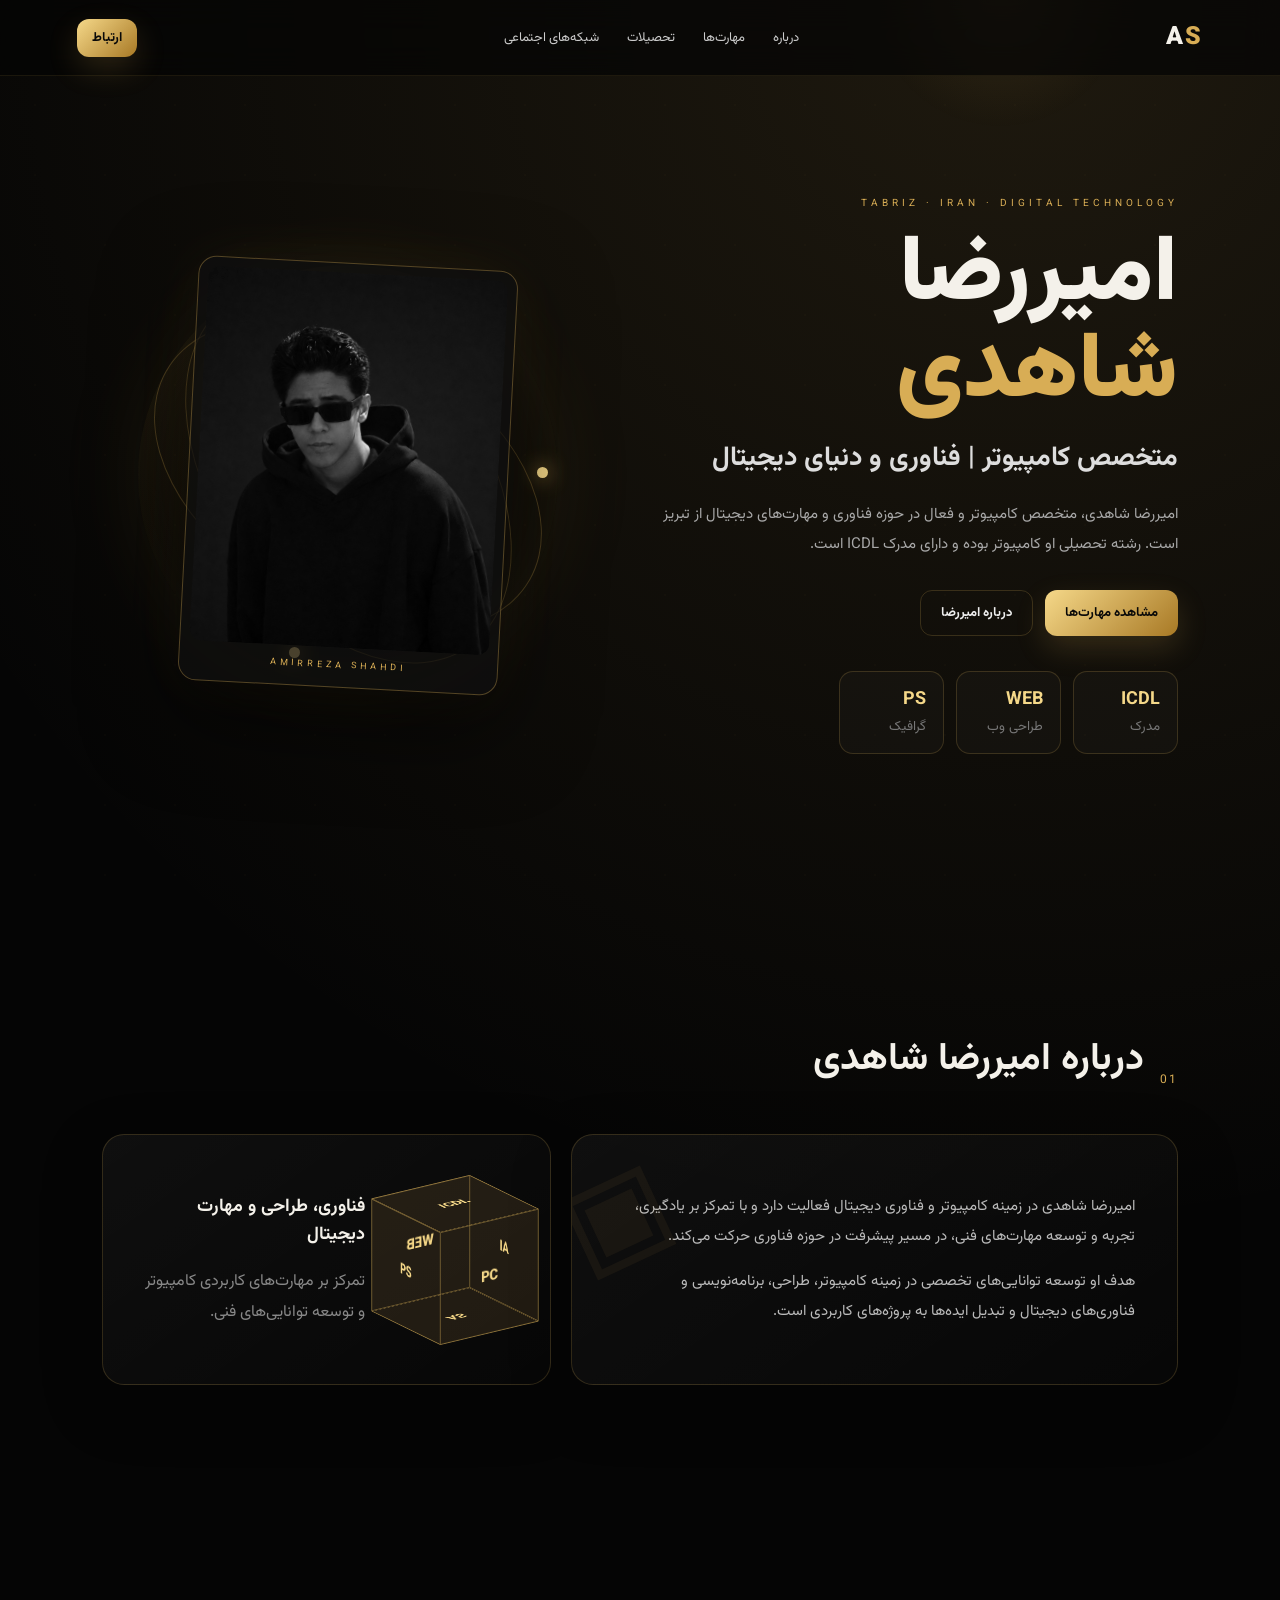
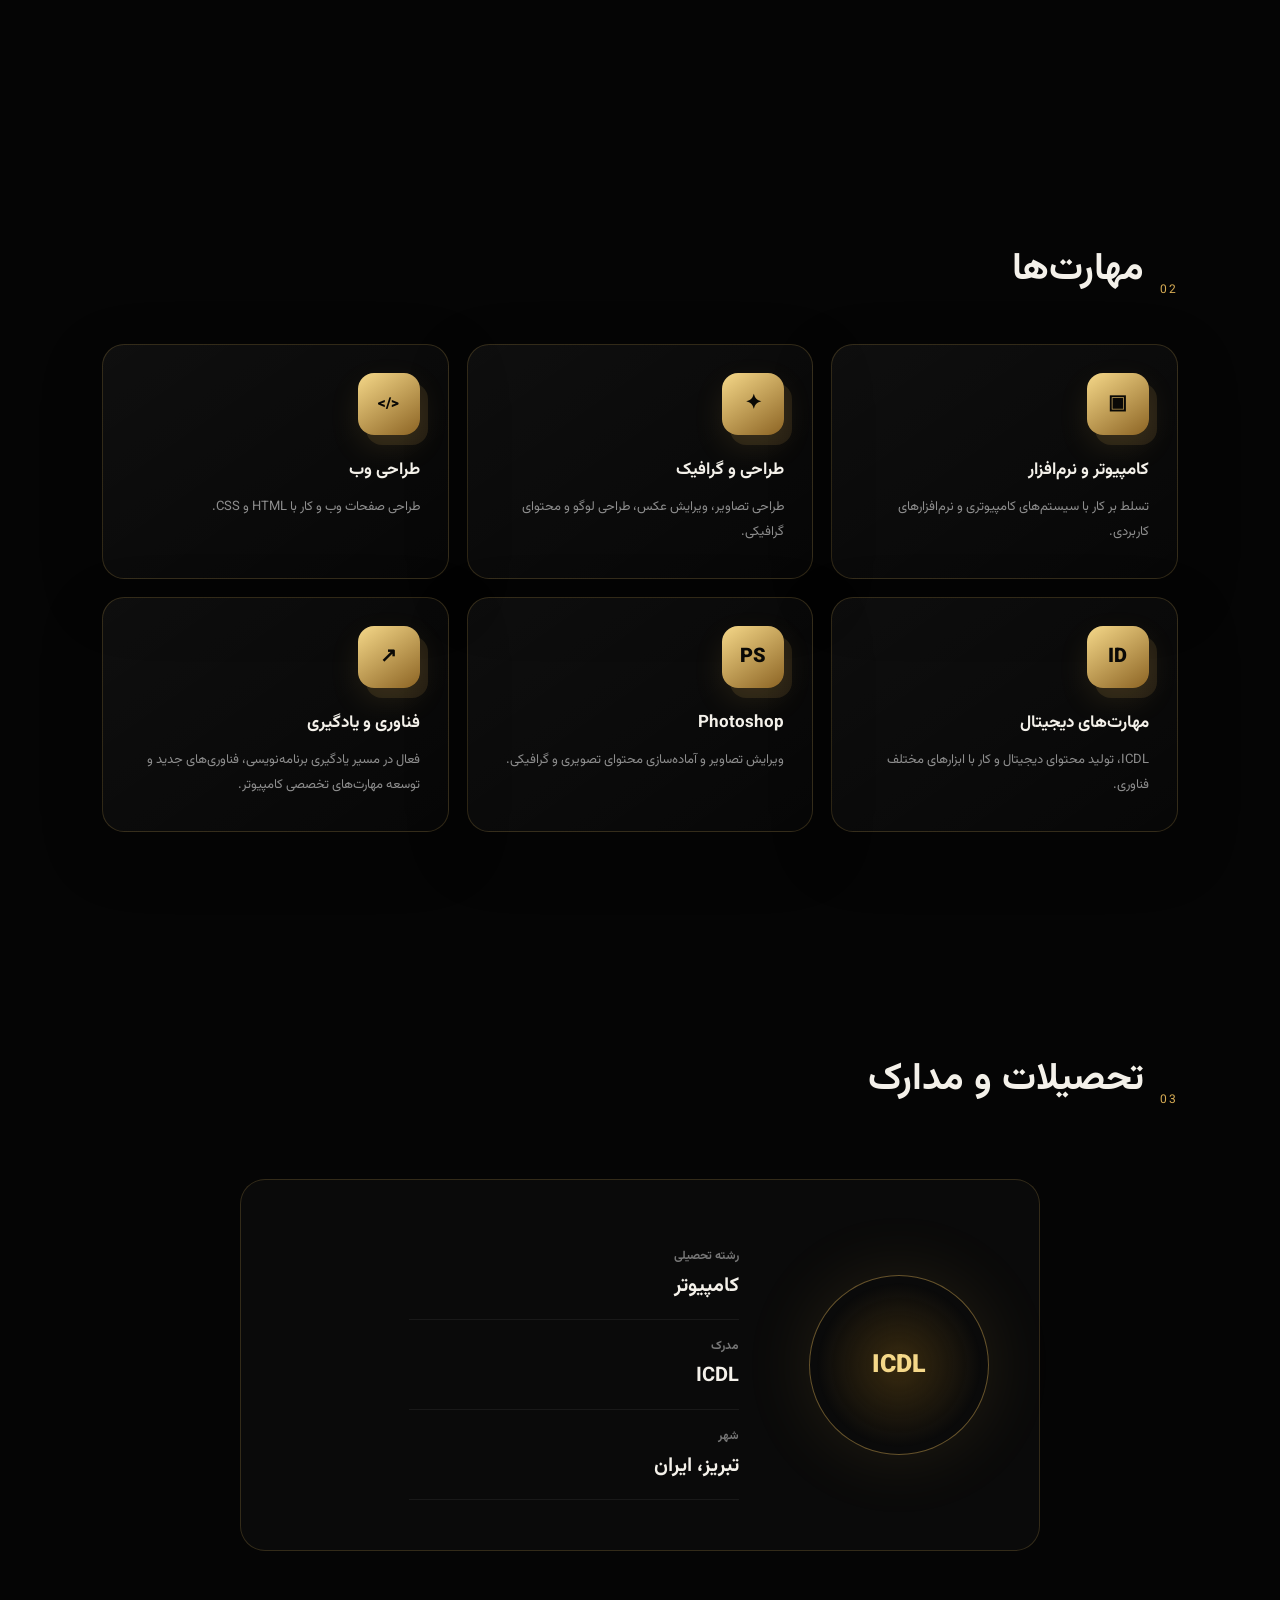
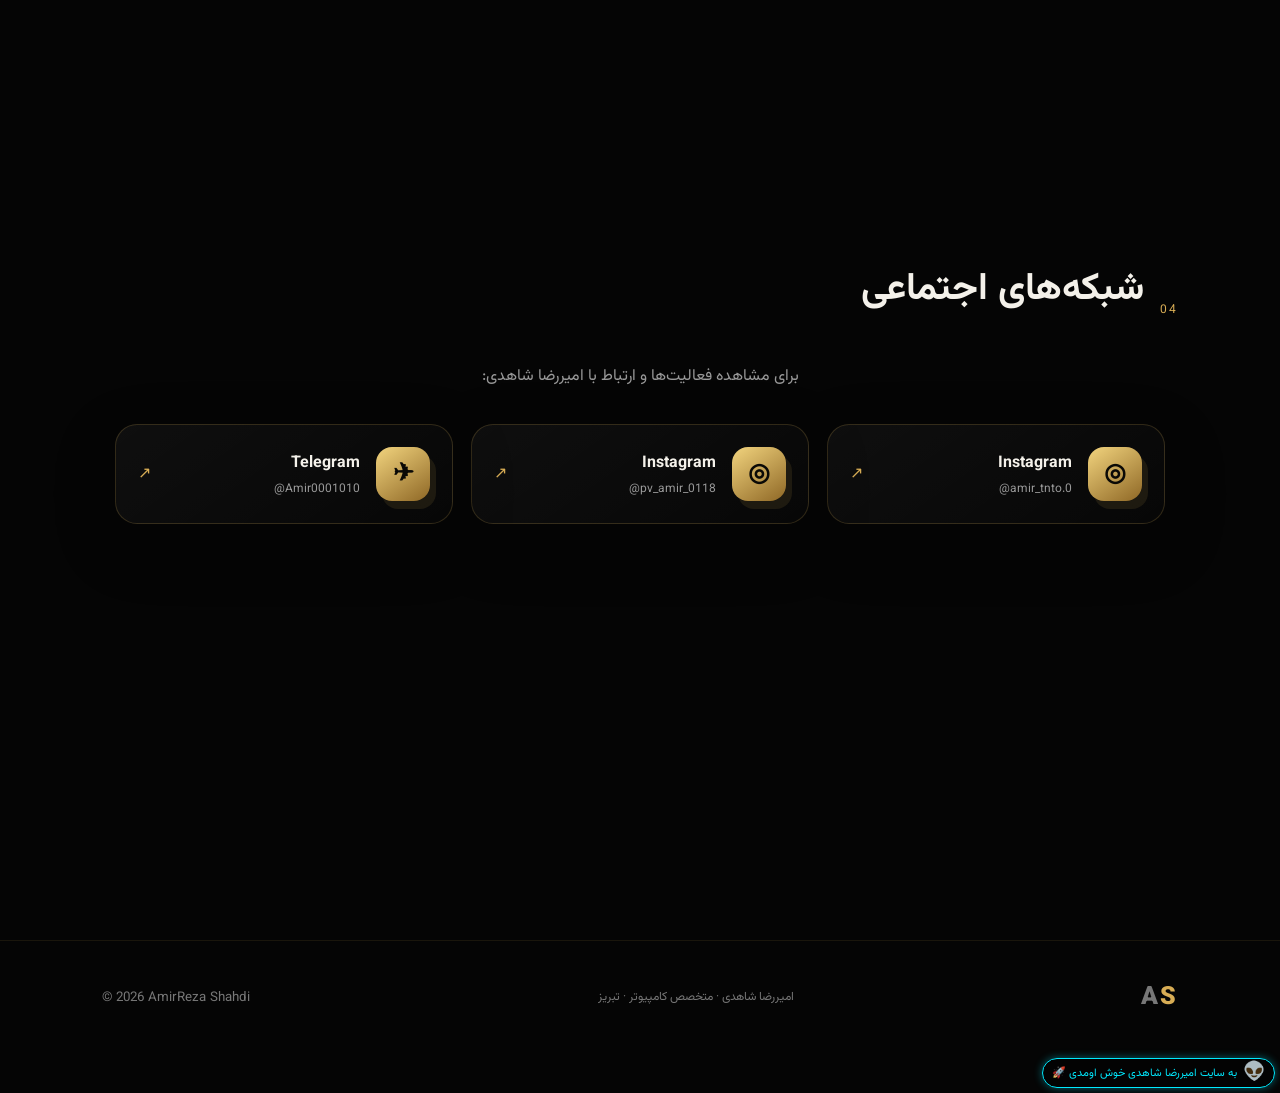
==== commit 82bd04eb: "Update index.html" ====
--- a/index.html
+++ b/index.html
@@ -149,175 +149,31 @@
   </footer>
 
   <script src="script.js"></script>
-  <!-- 👨‍🚀 آدم فضایی طلایی -->
-<div class="amir-astronaut">
-  <div class="speech">به سایت امیررضا شاهدی خوش اومدی ❤️</div>
-
-  <div class="astronaut">
-    <div class="helmet">
-      <div class="visor">&lt;/&gt;</div>
-    </div>
-
-    <div class="body">
-      <div class="screen">💻</div>
-    </div>
-
-    <div class="arm left"></div>
-    <div class="arm right"></div>
-    <div class="leg left-leg"></div>
-    <div class="leg right-leg"></div>
-  </div>
+<!-- ادم فضایی کوچک کنار متن -->
+<div class="space-welcome">
+  <span class="alien">👽</span>
+  <span>به سایت امیررضا شاهدی خوش اومدی 🚀</span>
 </div>
 
 <style>
-.amir-astronaut {
-  position: fixed;
-  right: 20px;
-  bottom: 20px;
-  width: 210px;
-  z-index: 9999;
-  pointer-events: none;
-  font-family: Arial, sans-serif;
-  animation: astronautFloat 3s ease-in-out infinite;
+.space-welcome {
+  display: inline-flex;
+  align-items: center;
+  gap: 6px;
+  padding: 5px 9px;
+  margin: 5px;
+  border: 1px solid #00eaff;
+  border-radius: 20px;
+  background: rgba(0, 0, 0, 0.45);
+  color: #00eaff;
+  font-size: 11px;
+  box-shadow: 0 0 8px rgba(0, 234, 255, 0.4);
+  vertical-align: middle;
 }
 
-/* متن خوش‌آمدگویی */
-.amir-astronaut .speech {
-  background: #080808;
-  color: #ffd700;
-  border: 2px solid #d4af37;
-  border-radius: 16px;
-  padding: 10px 12px;
-  text-align: center;
-  font-size: 13px;
-  font-weight: bold;
-  margin-bottom: 8px;
-  box-shadow: 0 0 18px rgba(255,215,0,.35);
-}
-
-/* بدن */
-.astronaut {
-  position: relative;
-  width: 150px;
-  height: 190px;
-  margin: auto;
-}
-
-/* کلاه */
-.helmet {
-  position: absolute;
-  width: 105px;
-  height: 105px;
-  left: 23px;
-  top: 0;
-  border-radius: 50%;
-  background: linear-gradient(145deg,#fff0a0,#d4af37,#8a6500);
-  border: 5px solid #ffd700;
-  box-shadow: 0 0 25px rgba(255,215,0,.65);
-}
-
-.visor {
-  position: absolute;
-  width: 78px;
-  height: 60px;
-  left: 9px;
-  top: 18px;
-  border-radius: 40px;
-  background: linear-gradient(135deg,#07111c,#002b45);
-  border: 3px solid #00bfff;
-  color: #ffd700;
-  display: flex;
-  align-items: center;
-  justify-content: center;
-  font-size: 22px;
-  font-weight: bold;
-}
-
-/* بدن */
-.body {
-  position: absolute;
-  width: 92px;
-  height: 85px;
-  left: 29px;
-  top: 92px;
-  border-radius: 28px;
-  background: linear-gradient(145deg,#ffe77a,#d4af37,#765500);
-  border: 4px solid #ffd700;
-  box-shadow: 0 0 20px rgba(255,215,0,.4);
-}
-
-.screen {
-  position: absolute;
-  width: 48px;
-  height: 30px;
-  left: 18px;
-  top: 20px;
-  border-radius: 6px;
-  background: #07131c;
-  border: 2px solid #00bfff;
-  display: flex;
-  align-items: center;
-  justify-content: center;
-}
-
-/* دست‌ها */
-.arm {
-  position: absolute;
-  width: 22px;
-  height: 70px;
-  top: 100px;
-  border-radius: 15px;
-  background: linear-gradient(#ffe77a,#b88910);
-}
-
-.arm.left {
-  left: 5px;
-  transform: rotate(25deg);
-}
-
-.arm.right {
-  right: 5px;
-  transform: rotate(-25deg);
-}
-
-/* پاها */
-.leg {
-  position: absolute;
-  width: 30px;
-  height: 65px;
-  top: 165px;
-  border-radius: 15px;
-  background: linear-gradient(#d4af37,#806000);
-}
-
-.left-leg {
-  left: 35px;
-  transform: rotate(8deg);
-}
-
-.right-leg {
-  right: 35px;
-  transform: rotate(-8deg);
-}
-
-/* حرکت شناور */
-@keyframes astronautFloat {
-  0%,100% {
-    transform: translateY(0);
-  }
-  50% {
-    transform: translateY(-12px);
-  }
-}
-
-/* موبایل */
-@media (max-width:600px) {
-  .amir-astronaut {
-    right: 8px;
-    bottom: 10px;
-    transform: scale(.75);
-    transform-origin: bottom right;
-  }
+.space-welcome .alien {
+  font-size: 18px;
+  line-height: 1;
 }
 </style>
 </body>
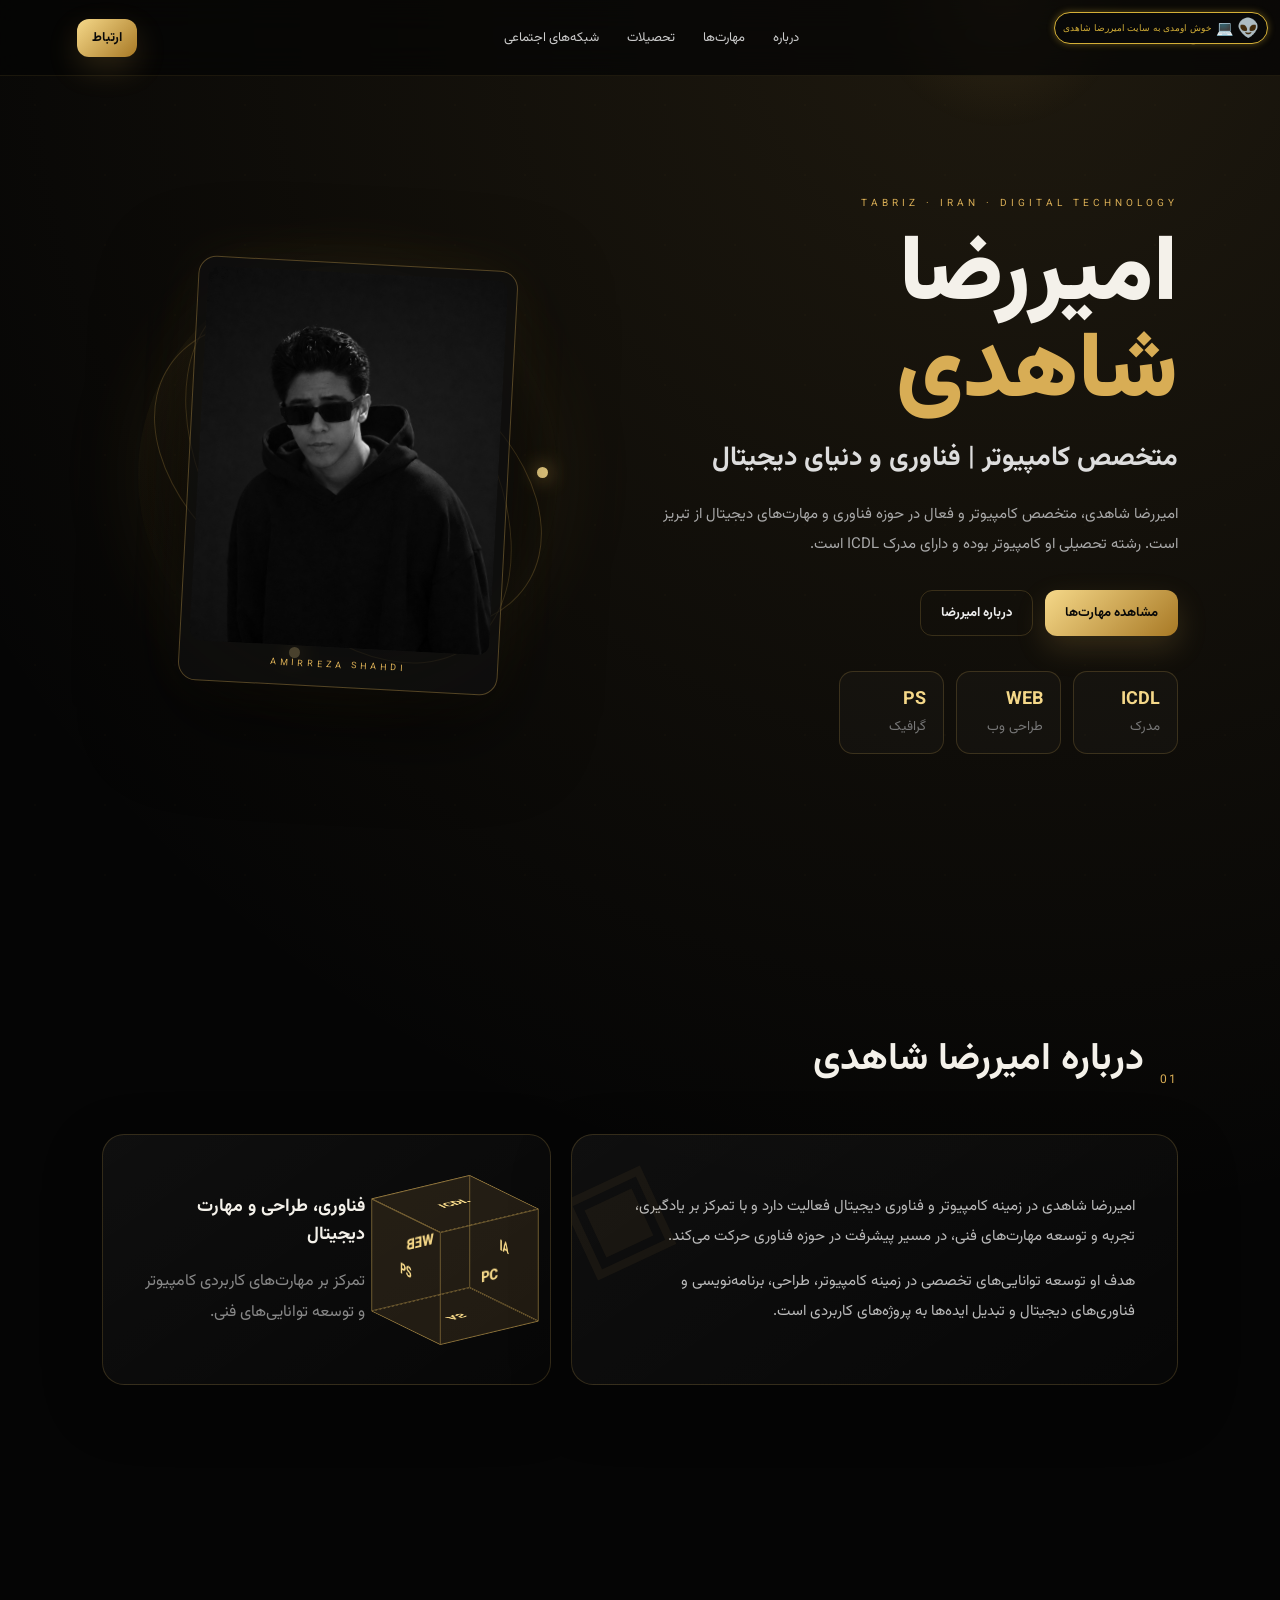
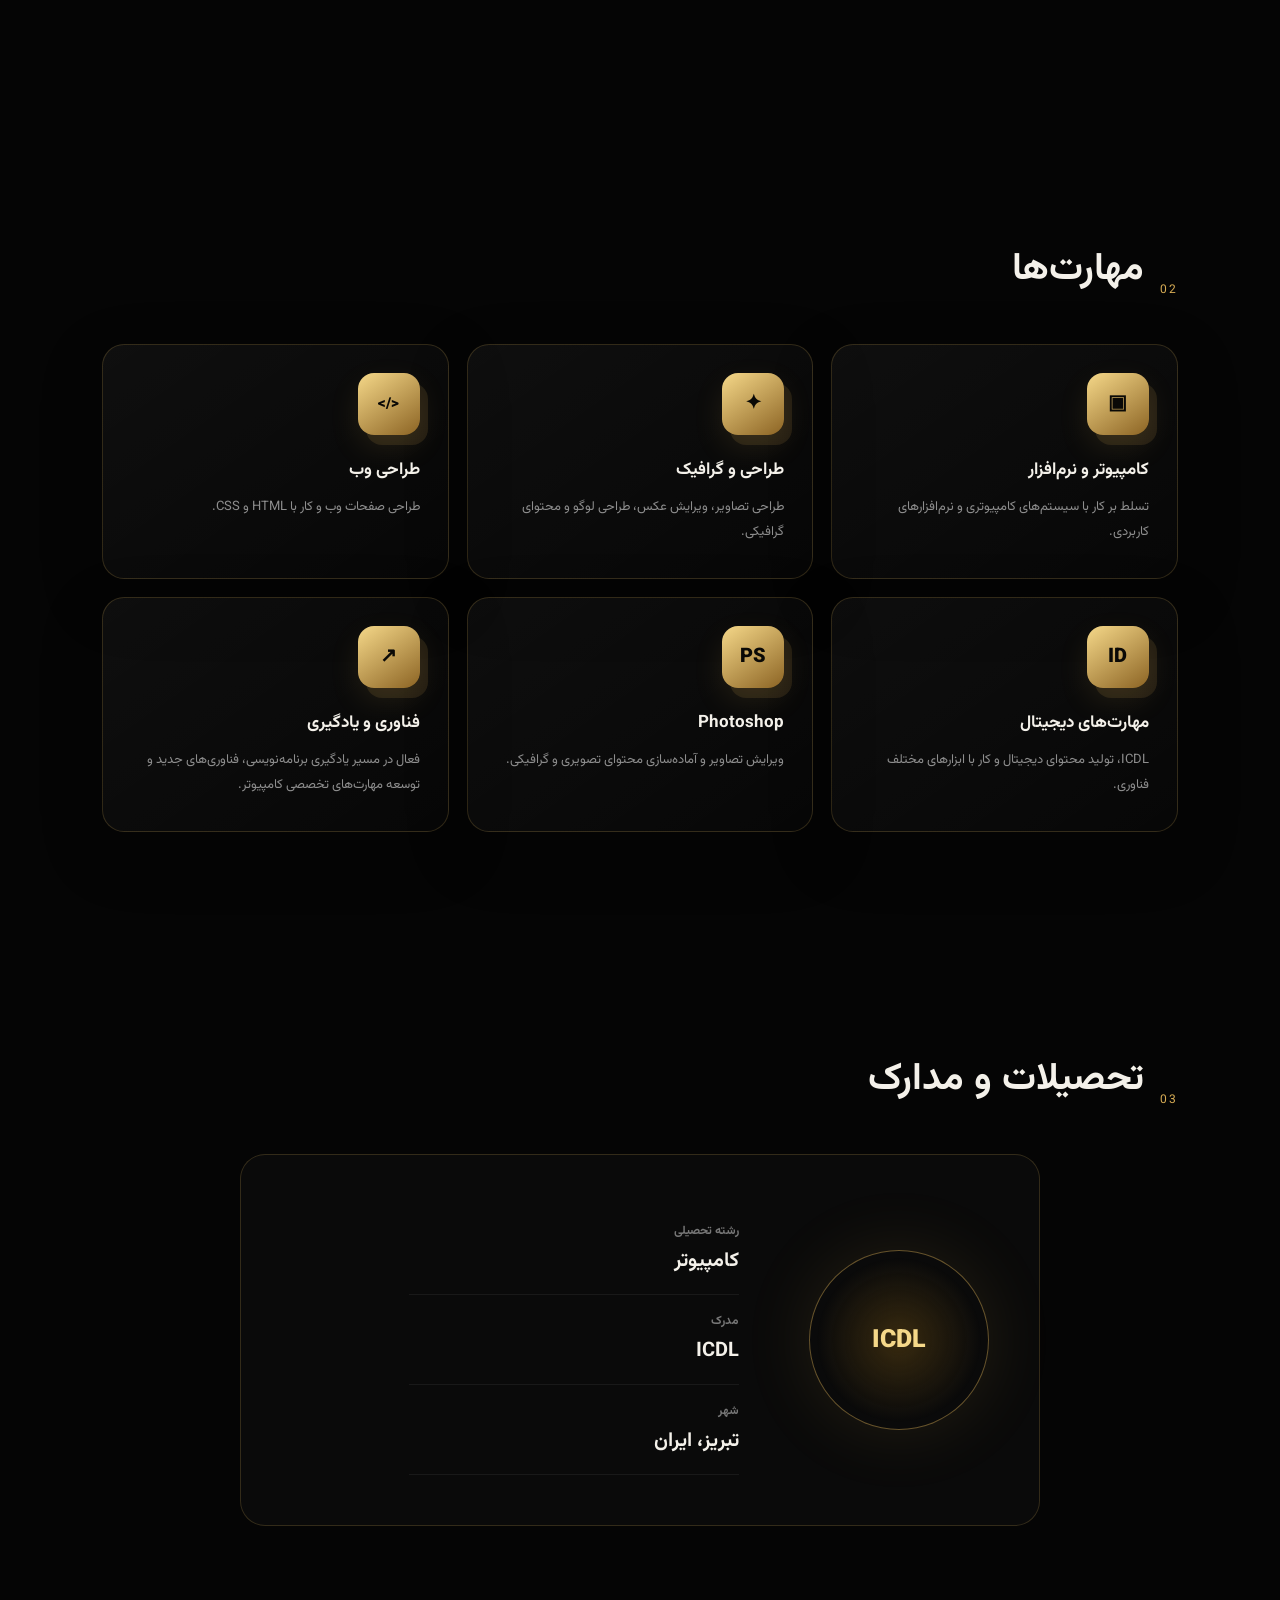
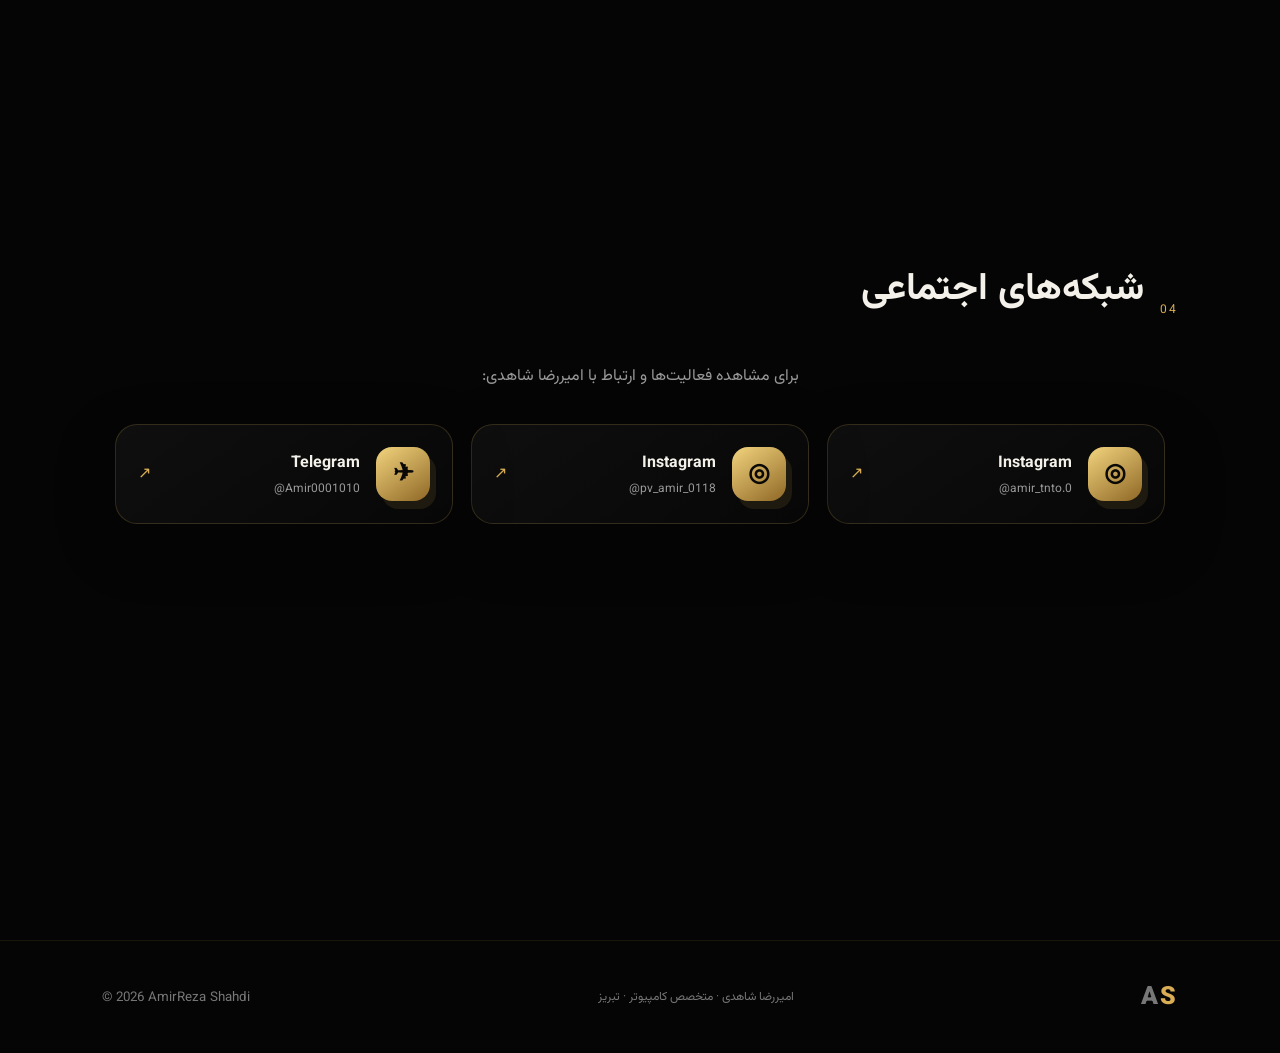
==== commit e04db765: "Update index.html" ====
--- a/index.html
+++ b/index.html
@@ -9,6 +9,48 @@
   <link rel="stylesheet" href="style.css">
 </head>
 <body>
+  <!-- خوش‌آمدگویی کوچک -->
+<div class="amir-welcome">
+  <div class="alien">👽</div>
+  <div class="laptop">💻</div>
+  <span>خوش اومدی به سایت امیررضا شاهدی</span>
+</div>
+
+<style>
+.amir-welcome {
+  position: absolute;
+  top: 12px;
+  right: 12px;
+
+  display: flex;
+  align-items: center;
+  gap: 4px;
+
+  padding: 4px 8px;
+  background: #080808;
+  border: 1px solid #d4af37;
+  border-radius: 16px;
+
+  color: #d4af37;
+  font-family: Arial, sans-serif;
+  font-size: 9px;
+
+  box-shadow: 0 0 7px rgba(212,175,55,.4);
+  z-index: 999;
+}
+
+.amir-welcome .alien {
+  font-size: 18px;
+}
+
+.amir-welcome .laptop {
+  font-size: 14px;
+}
+
+.amir-welcome span {
+  white-space: nowrap;
+}
+</style>
   <div class="cursor-glow"></div>
   <div class="particles"></div>
 
@@ -149,32 +191,6 @@
   </footer>
 
   <script src="script.js"></script>
-<!-- ادم فضایی کوچک کنار متن -->
-<div class="space-welcome">
-  <span class="alien">👽</span>
-  <span>به سایت امیررضا شاهدی خوش اومدی 🚀</span>
-</div>
 
-<style>
-.space-welcome {
-  display: inline-flex;
-  align-items: center;
-  gap: 6px;
-  padding: 5px 9px;
-  margin: 5px;
-  border: 1px solid #00eaff;
-  border-radius: 20px;
-  background: rgba(0, 0, 0, 0.45);
-  color: #00eaff;
-  font-size: 11px;
-  box-shadow: 0 0 8px rgba(0, 234, 255, 0.4);
-  vertical-align: middle;
-}
-
-.space-welcome .alien {
-  font-size: 18px;
-  line-height: 1;
-}
-</style>
 </body>
 </html>
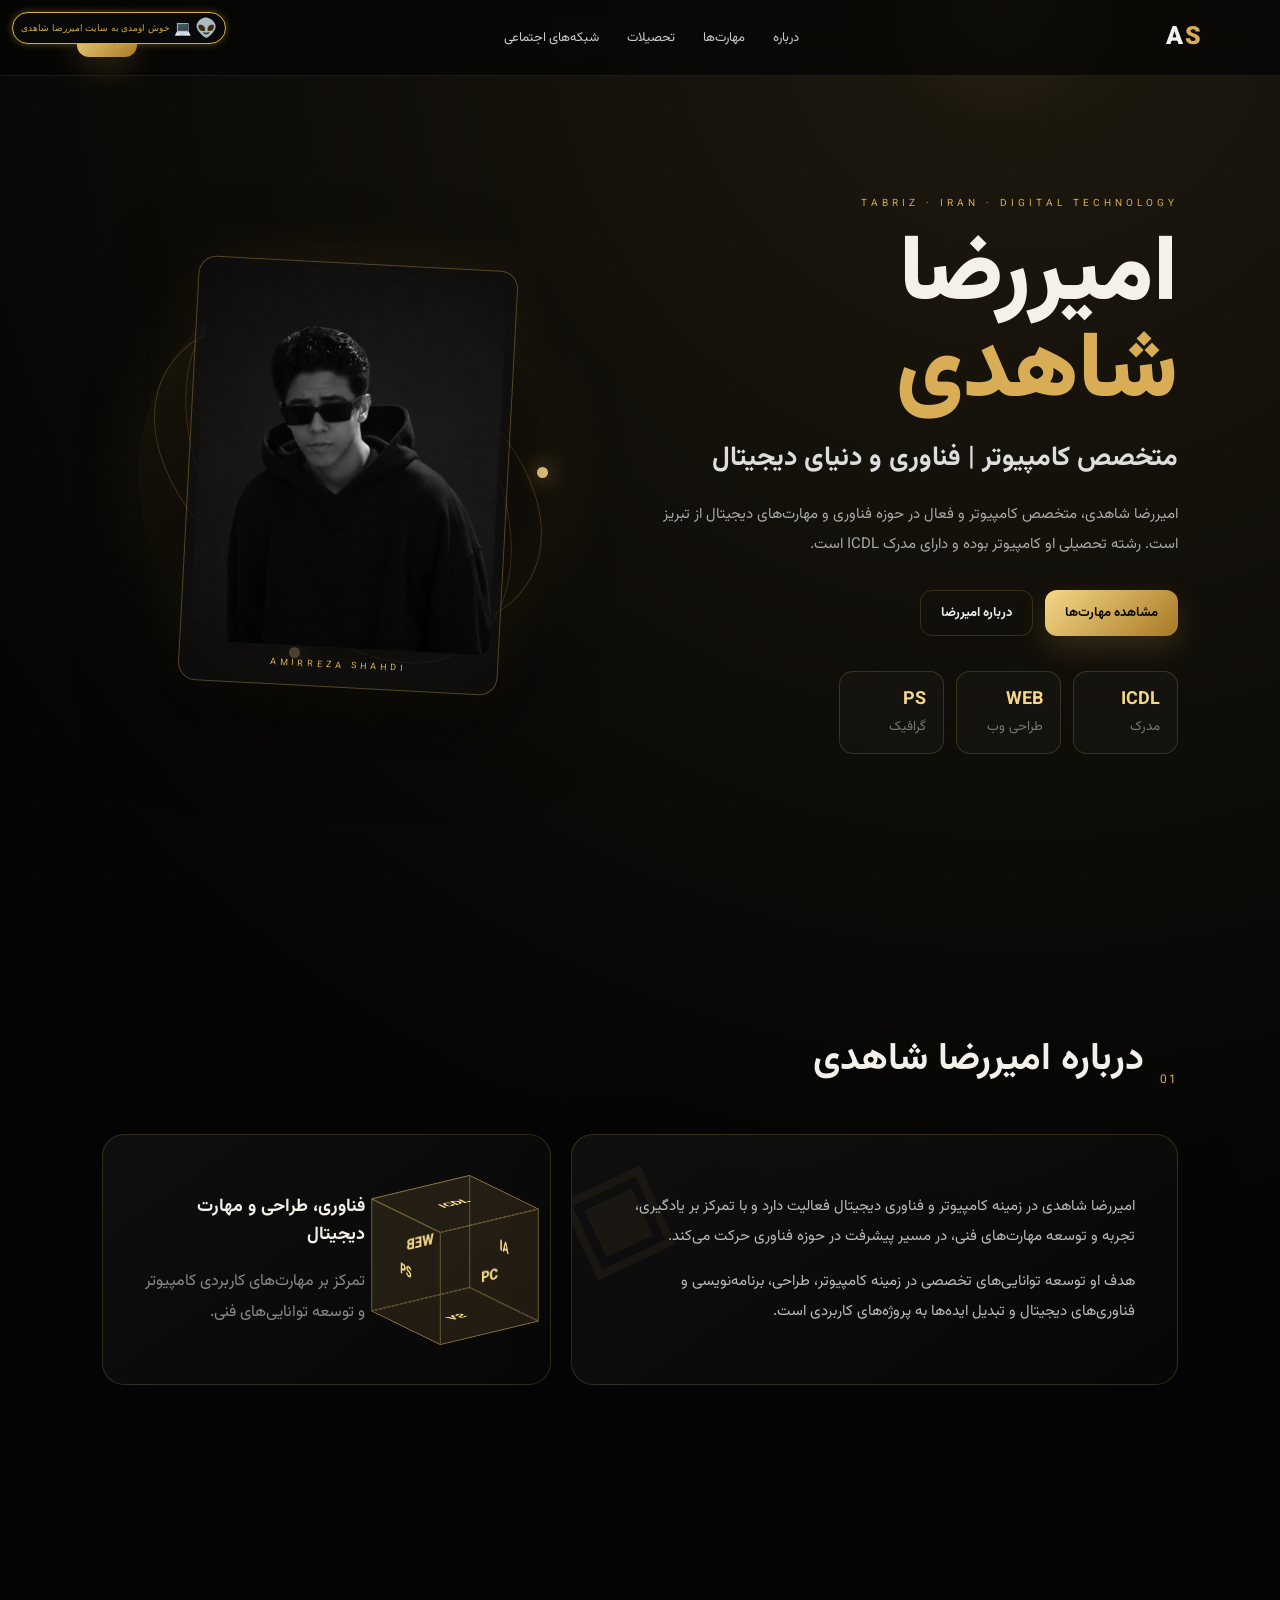
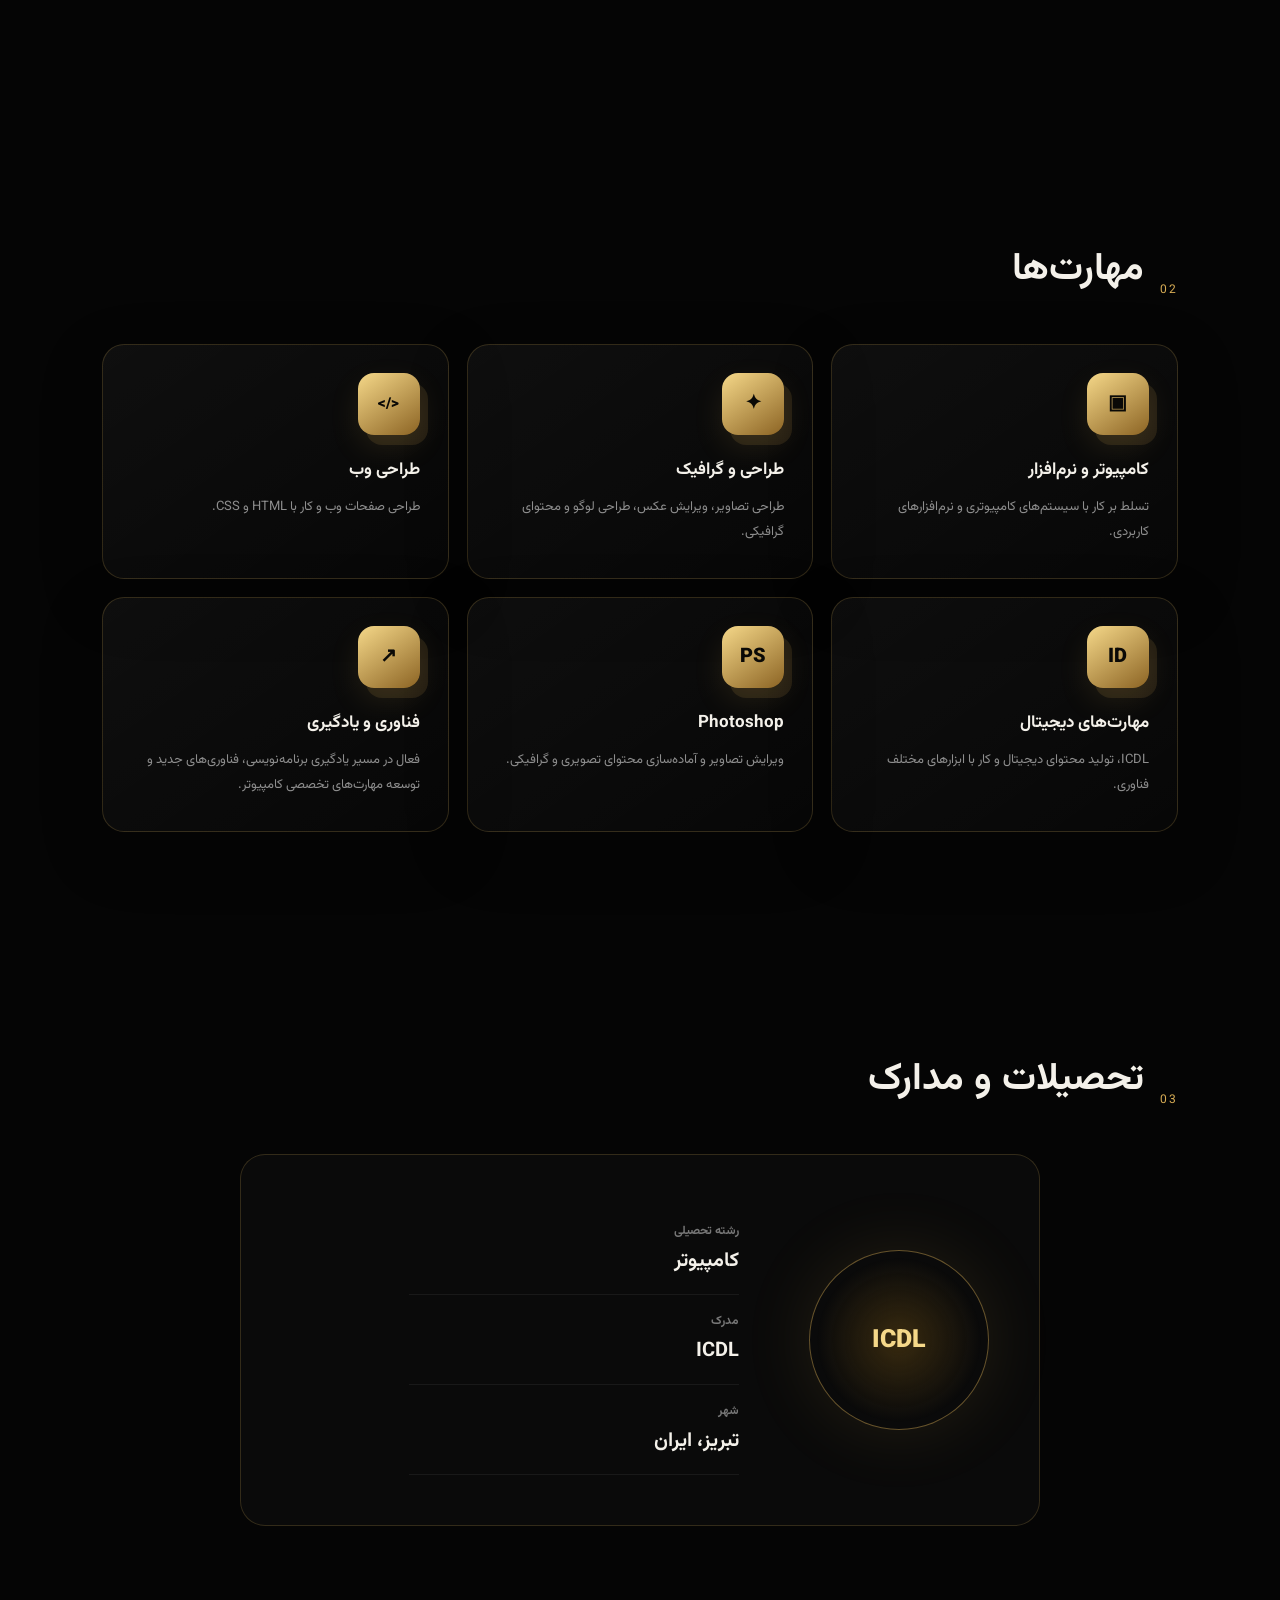
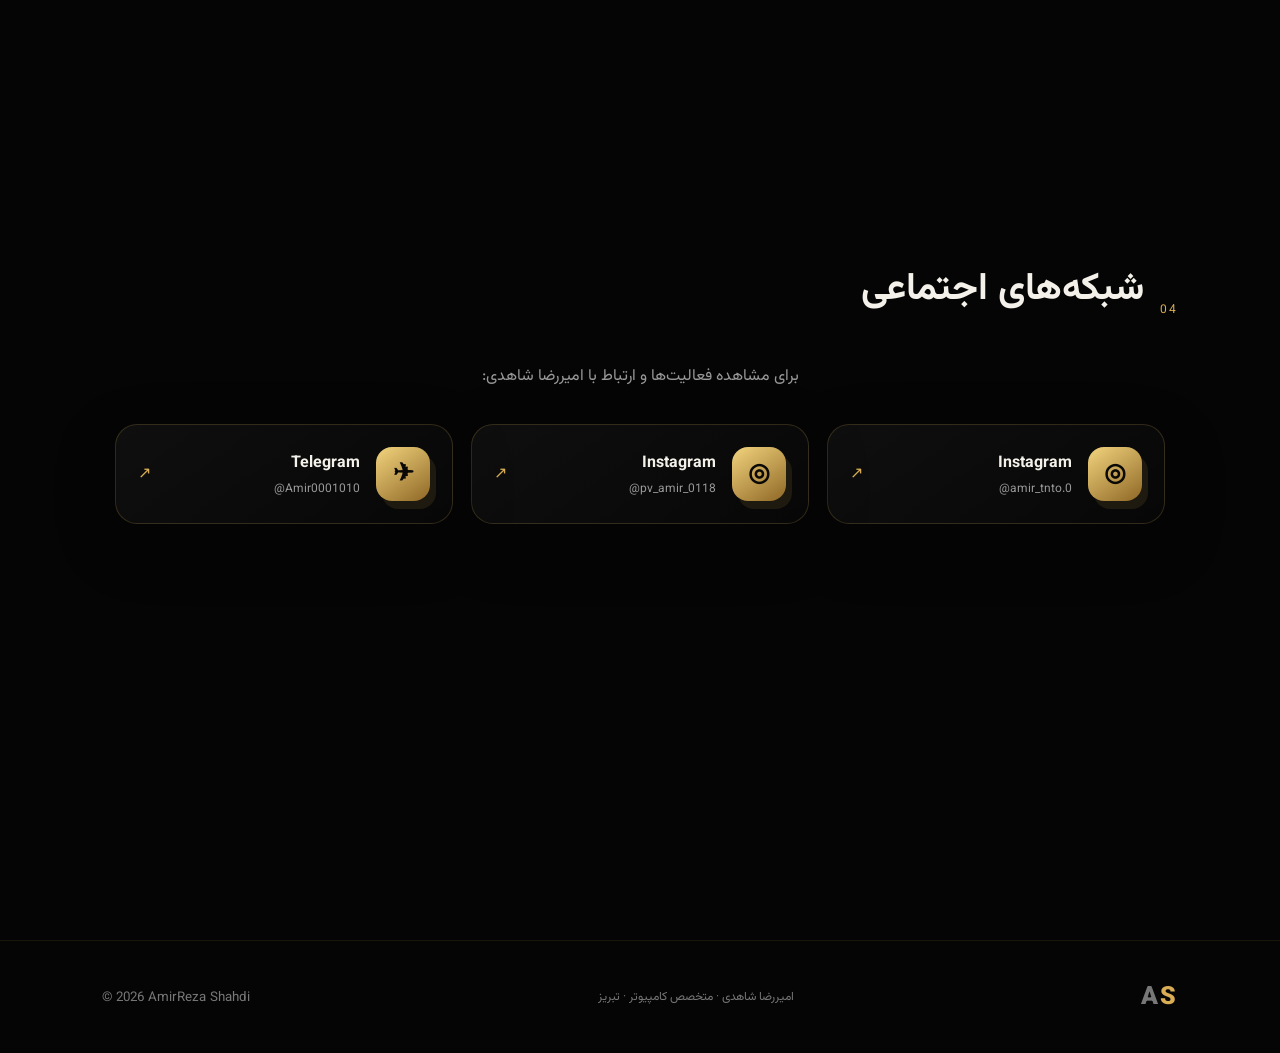
==== commit e600114a: "Update index.html" ====
--- a/index.html
+++ b/index.html
@@ -20,7 +20,7 @@
 .amir-welcome {
   position: absolute;
   top: 12px;
-  right: 12px;
+  left: 12px;
 
   display: flex;
   align-items: center;
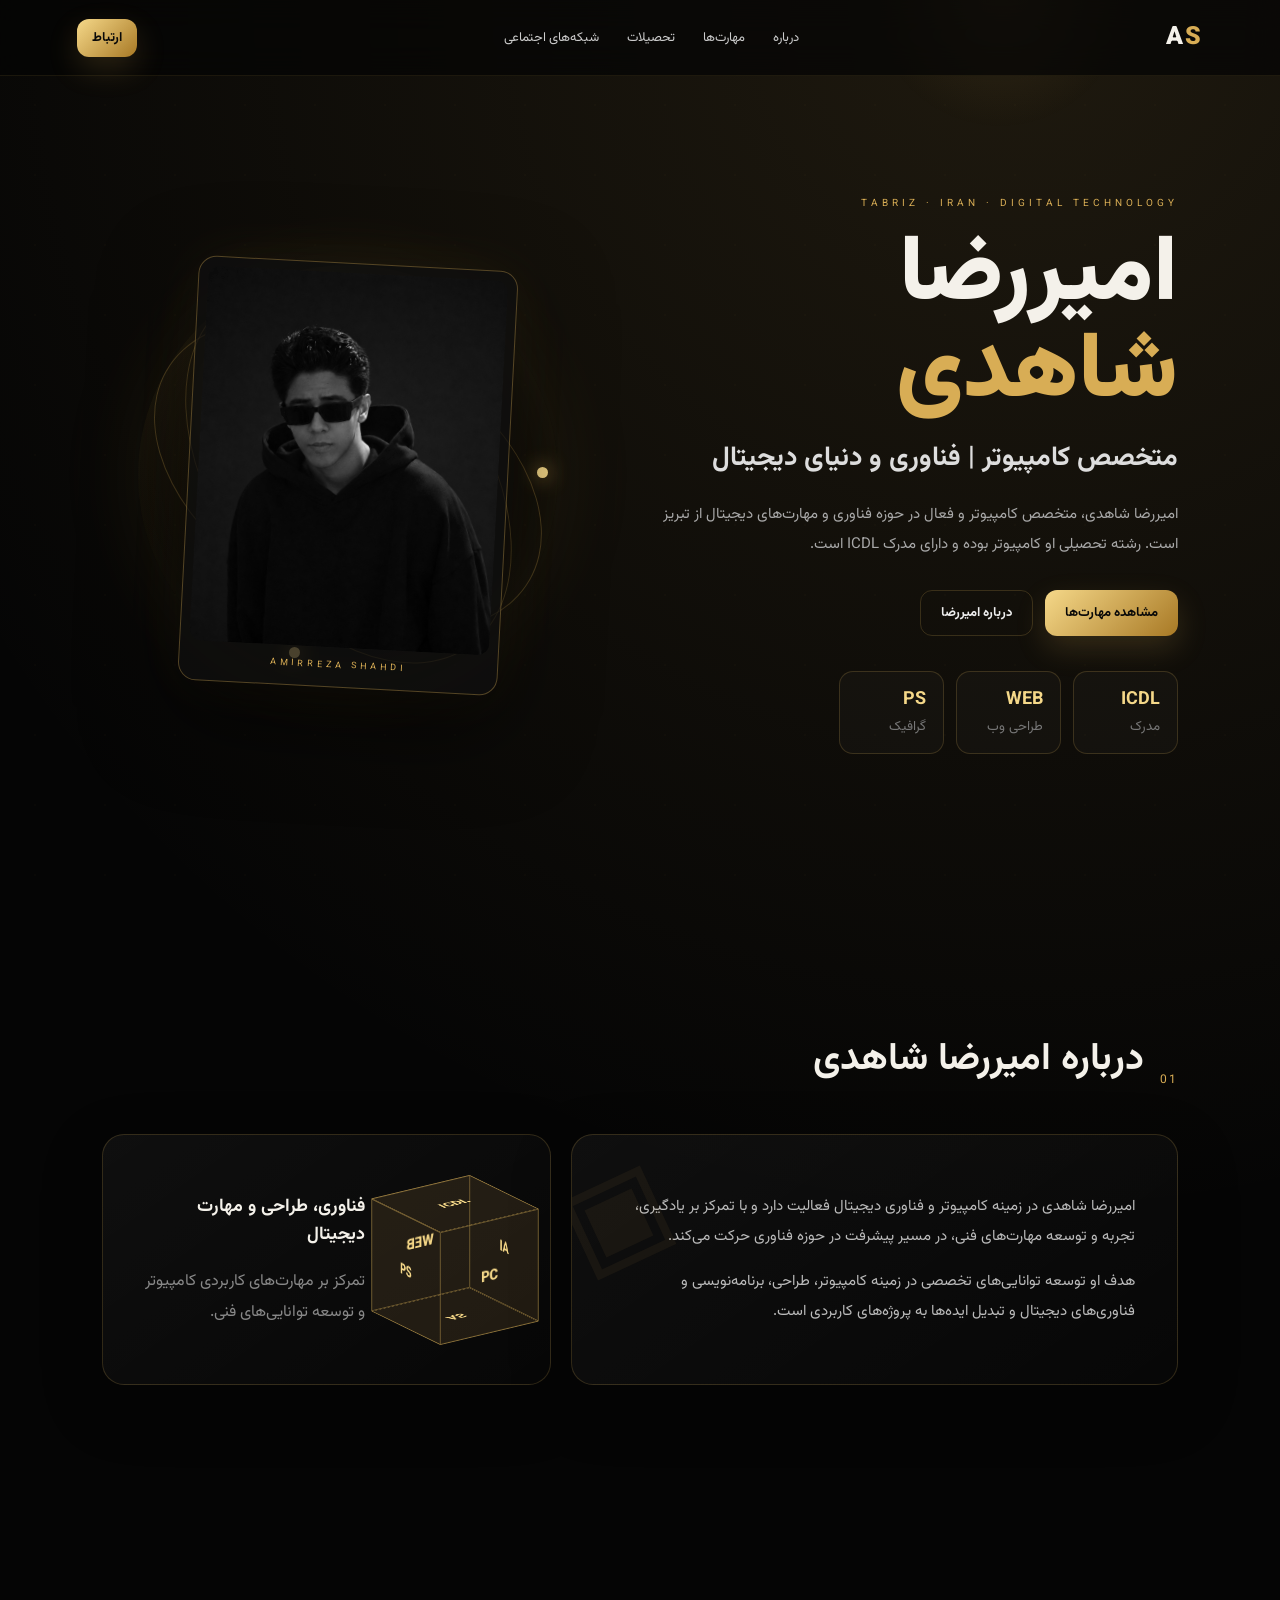
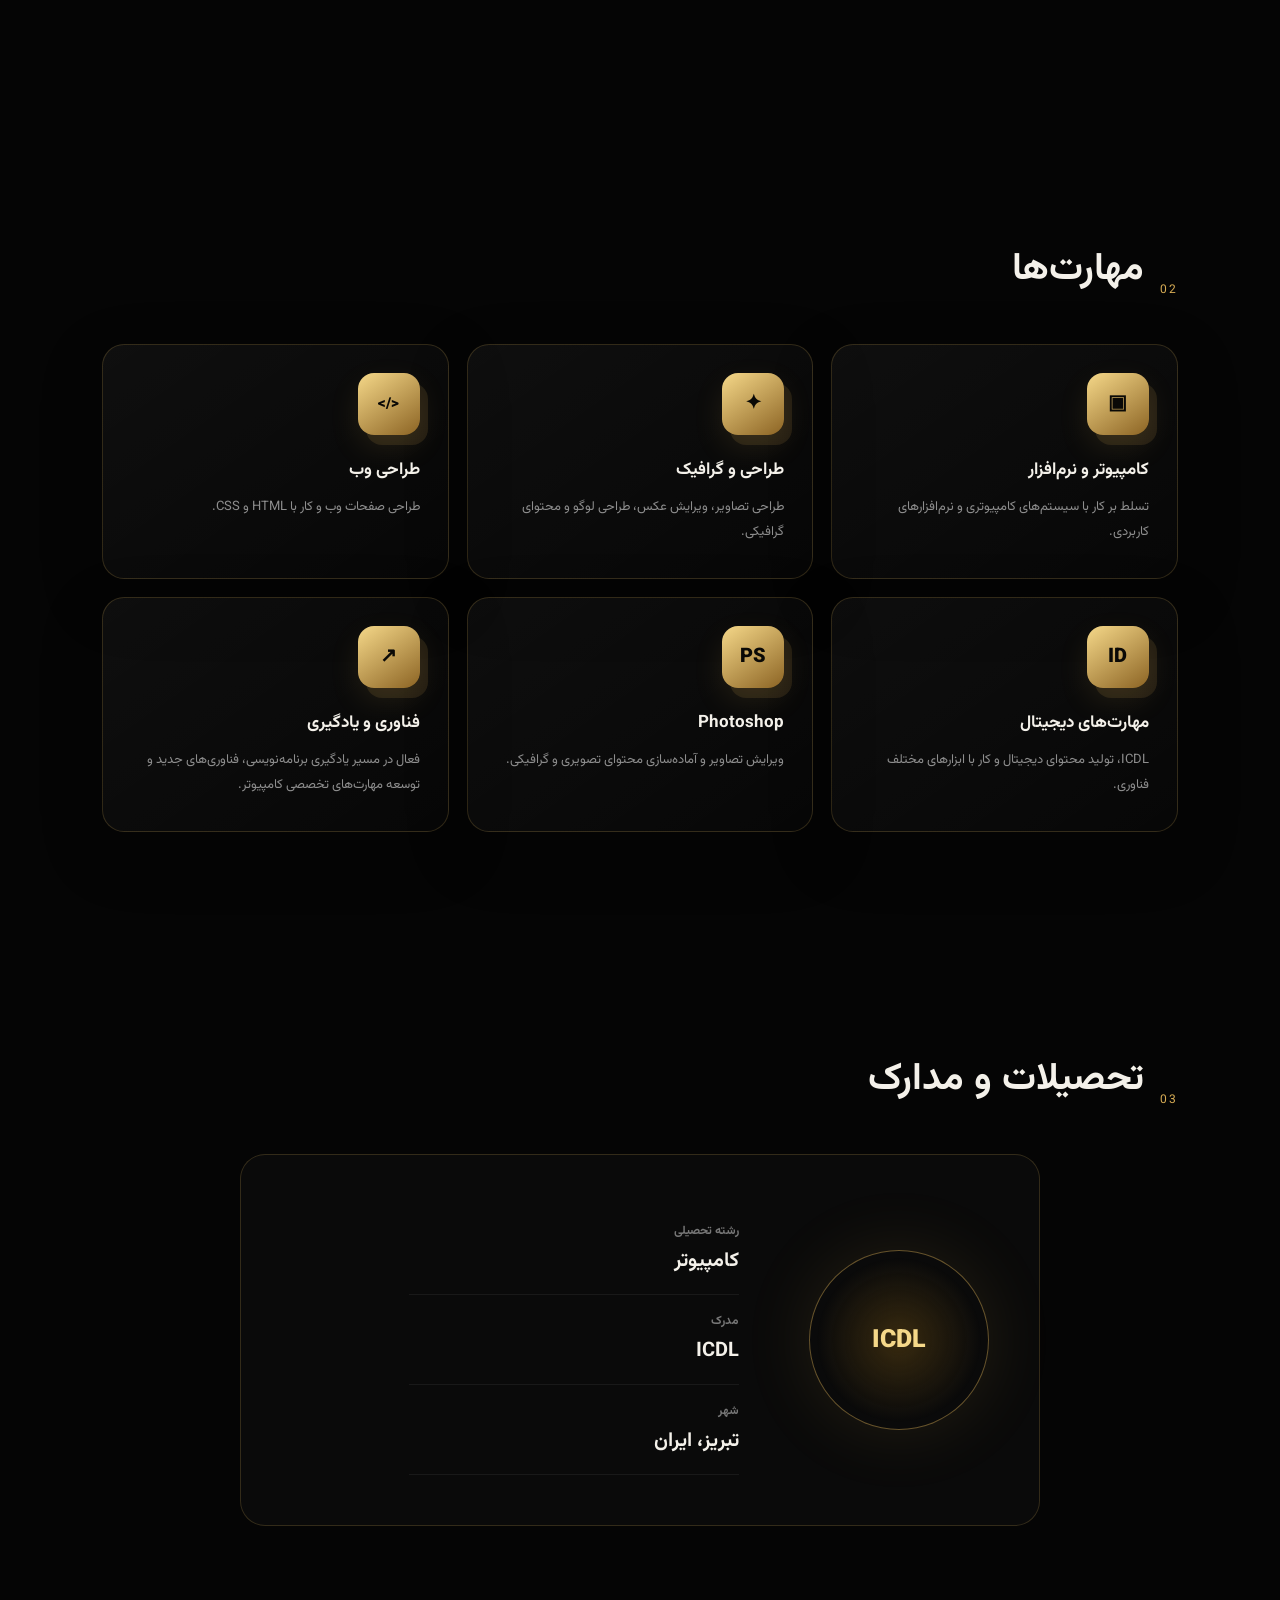
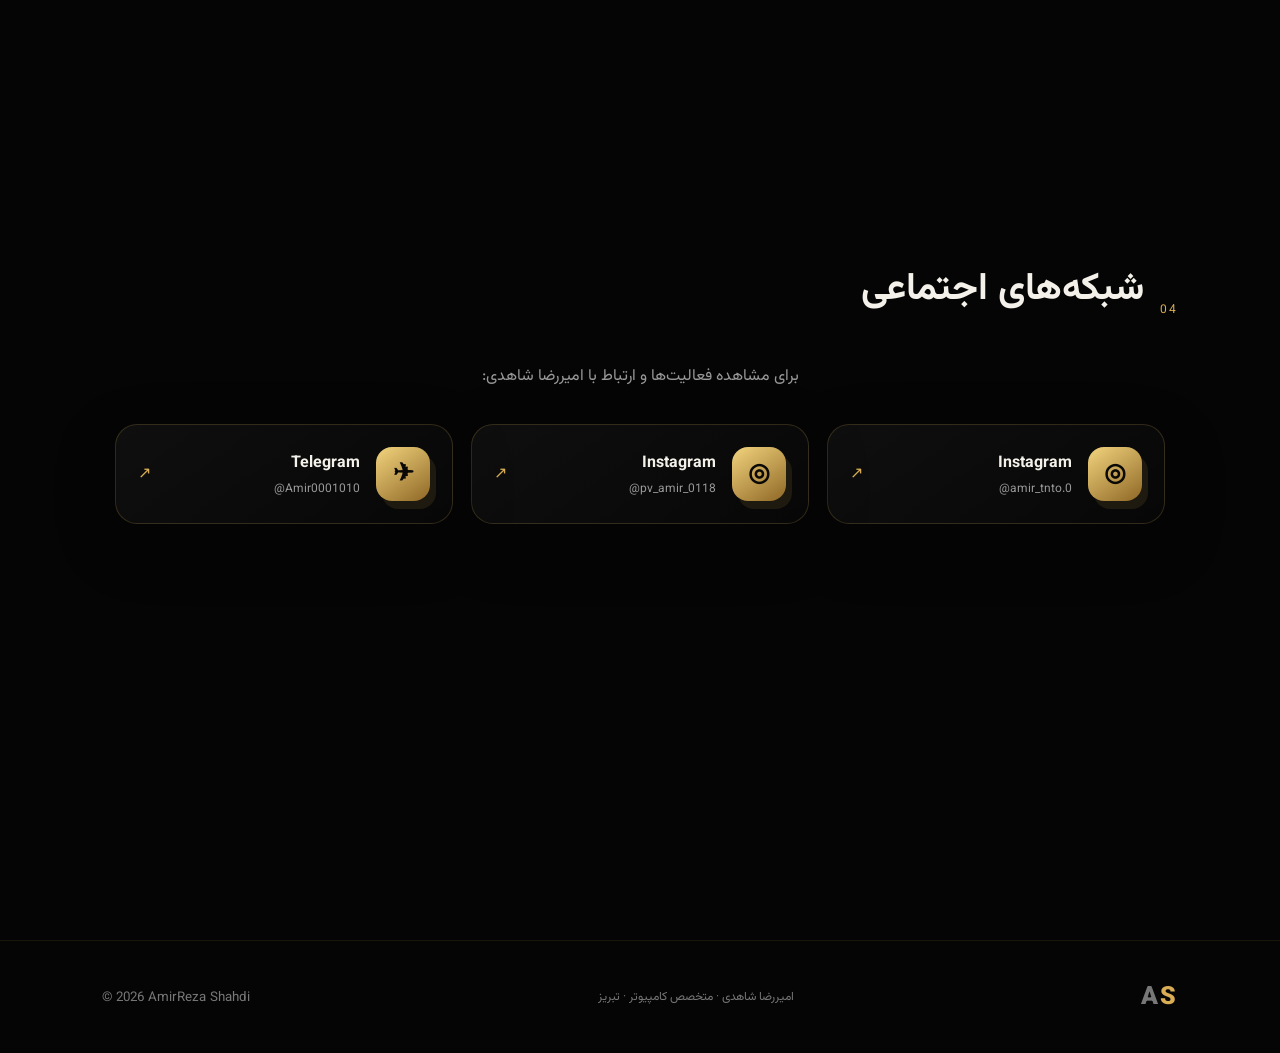
==== commit 83bbe3a6: "Update index.html" ====
--- a/index.html
+++ b/index.html
@@ -9,48 +9,7 @@
   <link rel="stylesheet" href="style.css">
 </head>
 <body>
-  <!-- خوش‌آمدگویی کوچک -->
-<div class="amir-welcome">
-  <div class="alien">👽</div>
-  <div class="laptop">💻</div>
-  <span>خوش اومدی به سایت امیررضا شاهدی</span>
-</div>
 
-<style>
-.amir-welcome {
-  position: absolute;
-  top: 12px;
-  left: 12px;
-
-  display: flex;
-  align-items: center;
-  gap: 4px;
-
-  padding: 4px 8px;
-  background: #080808;
-  border: 1px solid #d4af37;
-  border-radius: 16px;
-
-  color: #d4af37;
-  font-family: Arial, sans-serif;
-  font-size: 9px;
-
-  box-shadow: 0 0 7px rgba(212,175,55,.4);
-  z-index: 999;
-}
-
-.amir-welcome .alien {
-  font-size: 18px;
-}
-
-.amir-welcome .laptop {
-  font-size: 14px;
-}
-
-.amir-welcome span {
-  white-space: nowrap;
-}
-</style>
   <div class="cursor-glow"></div>
   <div class="particles"></div>
 
